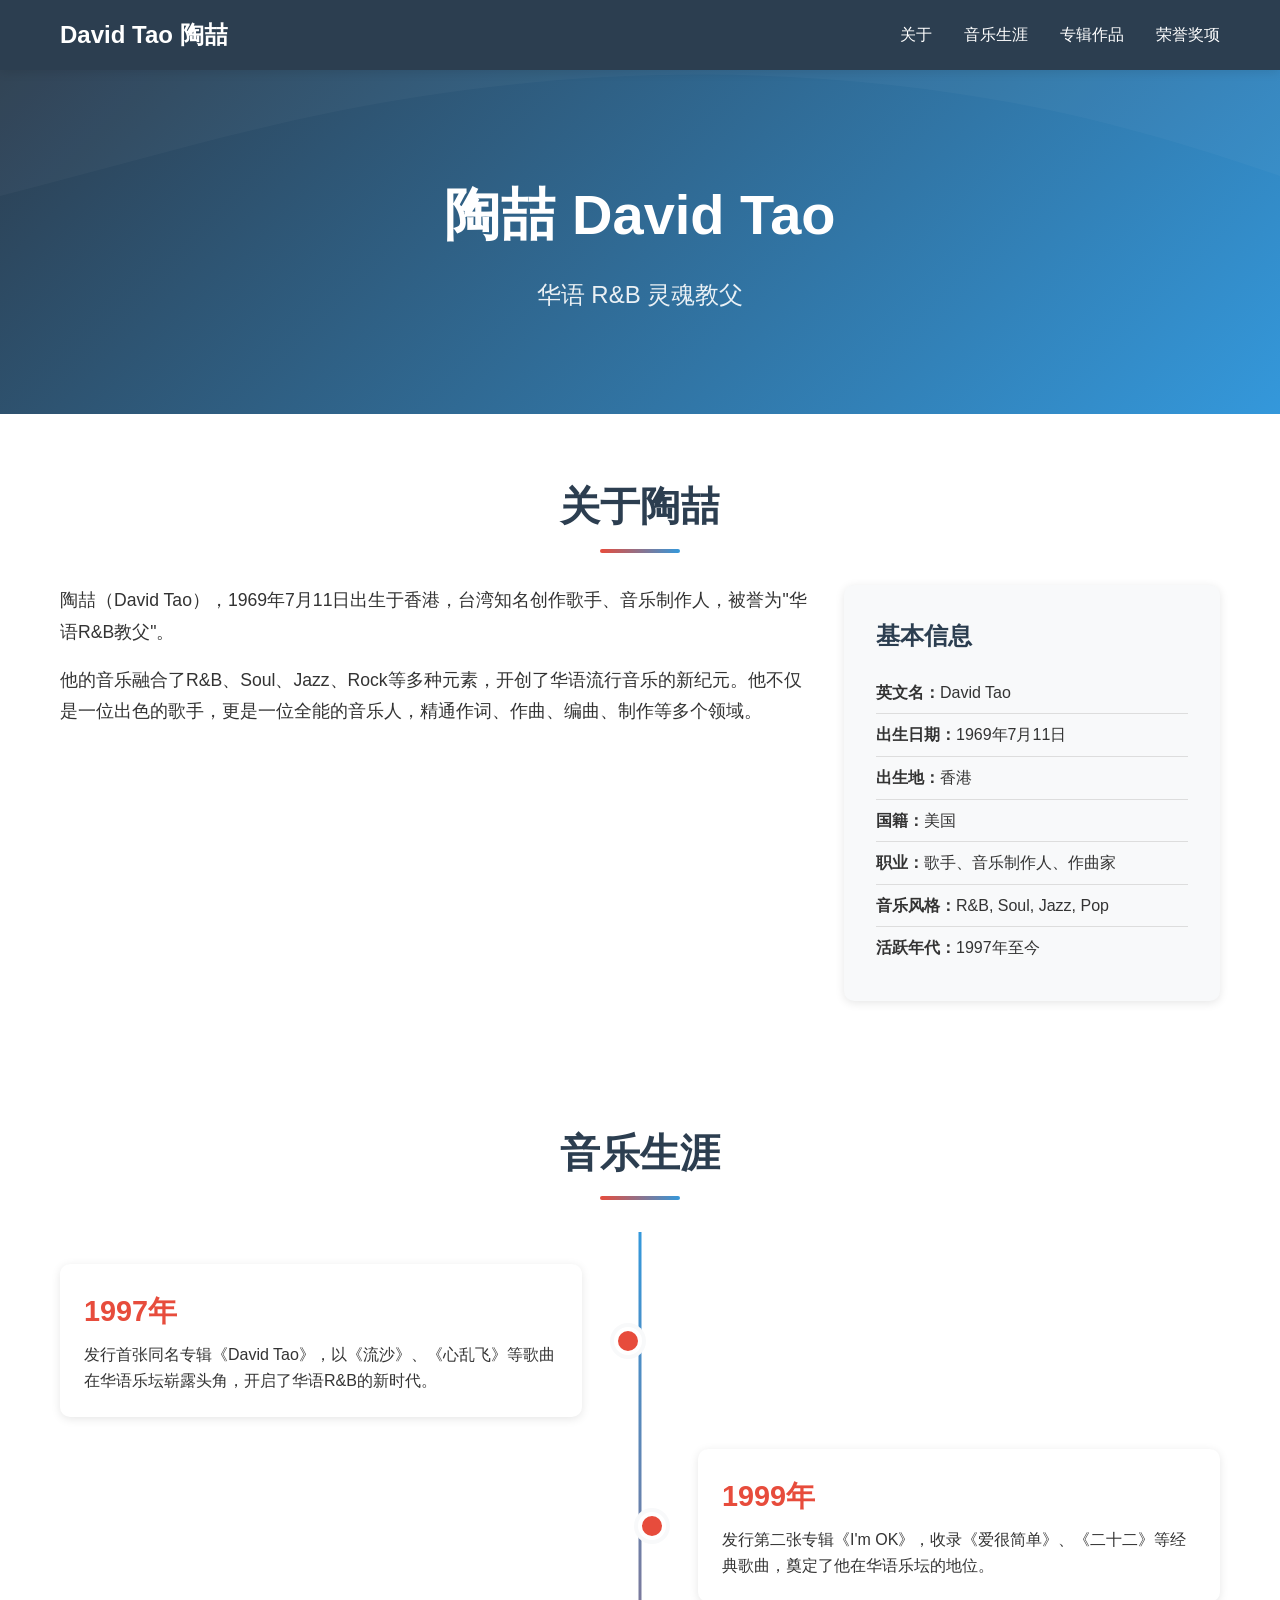
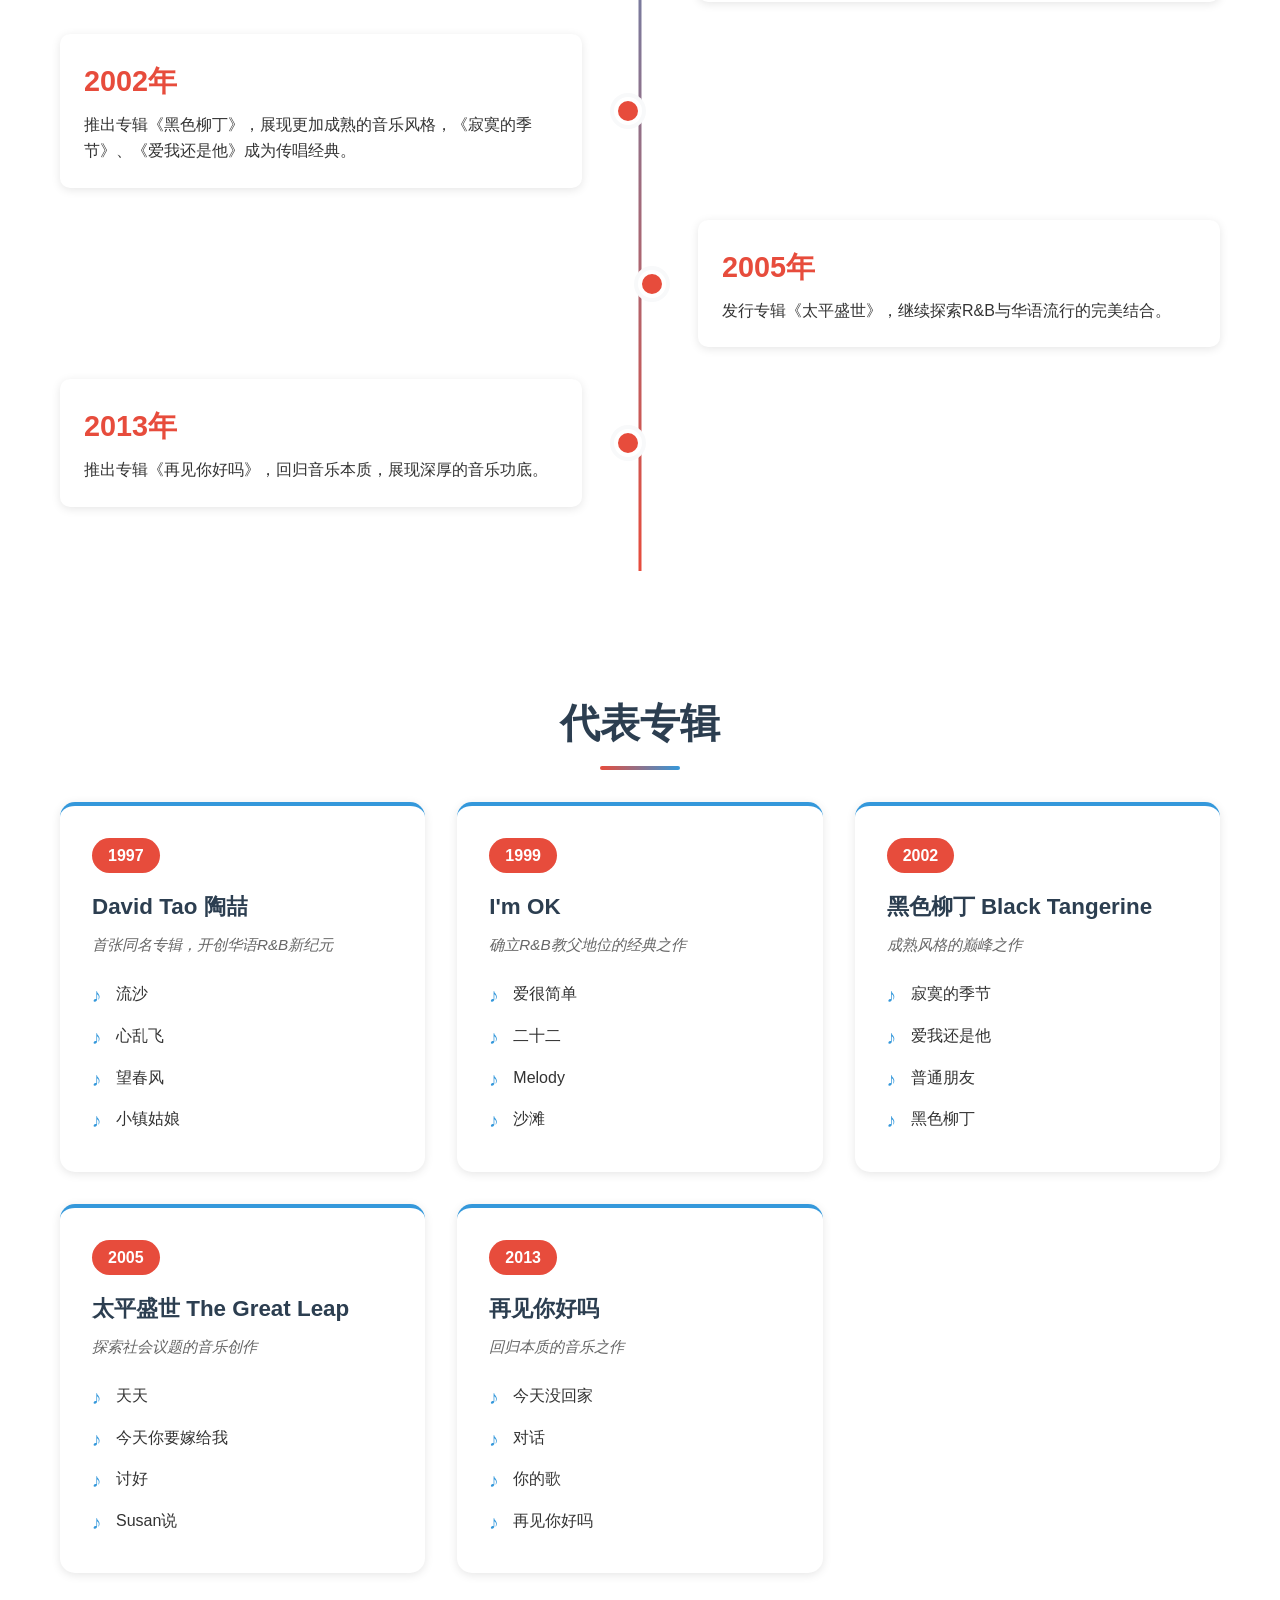
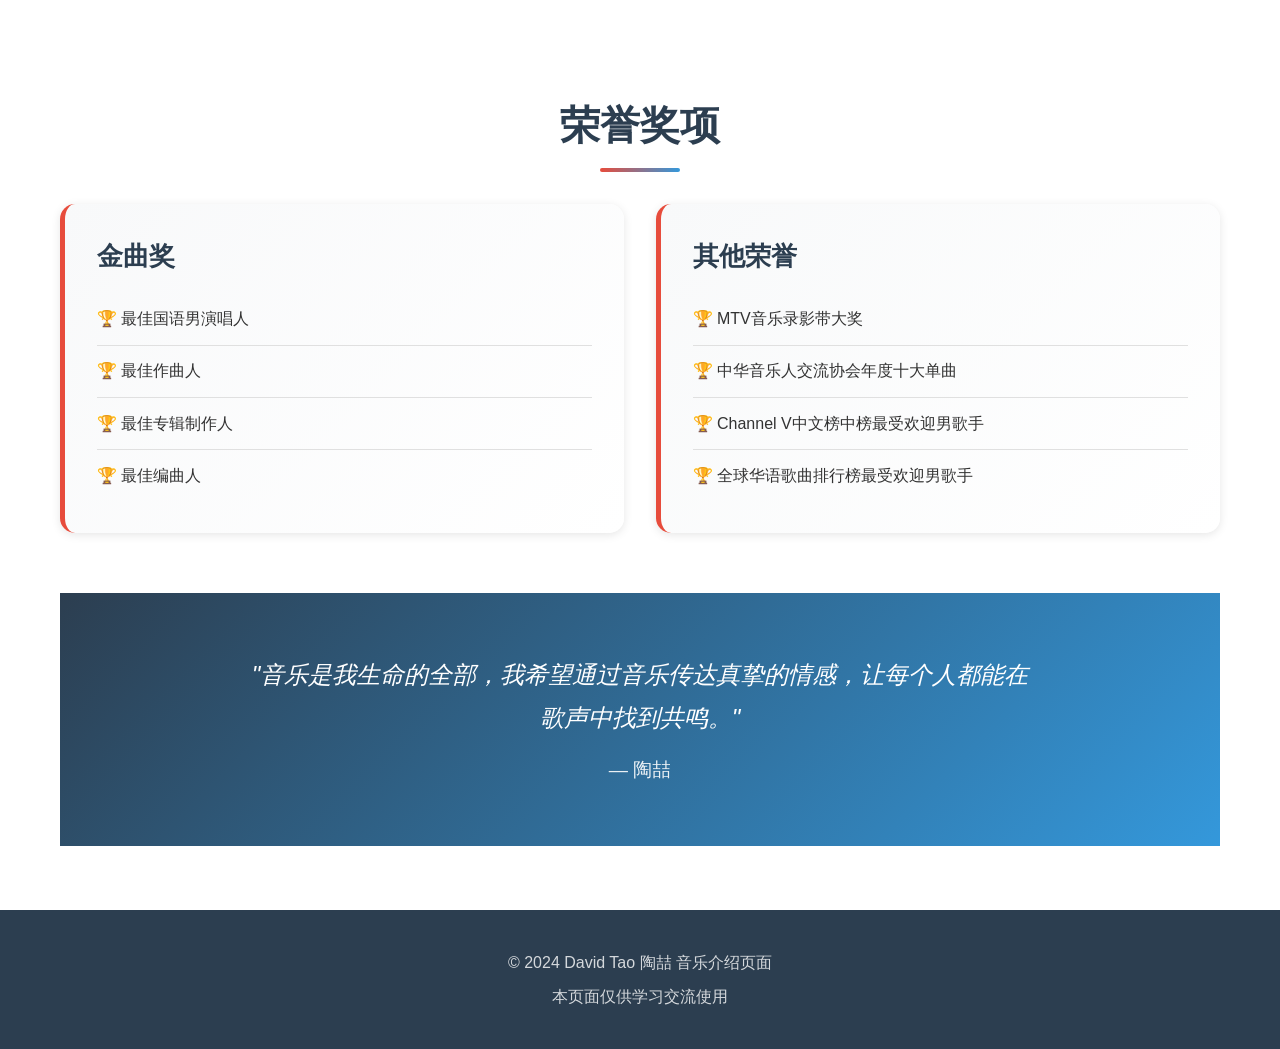
==== index.html @ f9d92f24 "创建 David Tao（陶喆）个人介绍页面 - 添加响应式 HTML 页面，包含个人简介、音乐生涯、专辑作品和荣誉奖项 - 实现现代化 CSS 样式，支持多设备适配 - 添加交互式 JavaScri" ====
<!DOCTYPE html>
<html lang="zh-CN">
<head>
    <meta charset="UTF-8">
    <meta name="viewport" content="width=device-width, initial-scale=1.0">
    <title>David Tao 陶喆 - R&B 灵魂教父</title>
    <link rel="stylesheet" href="styles.css">
</head>
<body>
    <header>
        <nav>
            <div class="container">
                <h1>David Tao 陶喆</h1>
                <ul class="nav-links">
                    <li><a href="#about">关于</a></li>
                    <li><a href="#career">音乐生涯</a></li>
                    <li><a href="#albums">专辑作品</a></li>
                    <li><a href="#awards">荣誉奖项</a></li>
                </ul>
            </div>
        </nav>
    </header>

    <section class="hero">
        <div class="hero-content">
            <h2>陶喆 David Tao</h2>
            <p class="subtitle">华语 R&B 灵魂教父</p>
        </div>
    </section>

    <main class="container">
        <section id="about" class="section">
            <h2>关于陶喆</h2>
            <div class="content-grid">
                <div class="bio">
                    <p>陶喆（David Tao），1969年7月11日出生于香港，台湾知名创作歌手、音乐制作人，被誉为"华语R&B教父"。</p>
                    <p>他的音乐融合了R&B、Soul、Jazz、Rock等多种元素，开创了华语流行音乐的新纪元。他不仅是一位出色的歌手，更是一位全能的音乐人，精通作词、作曲、编曲、制作等多个领域。</p>
                </div>
                <div class="info-card">
                    <h3>基本信息</h3>
                    <ul>
                        <li><strong>英文名：</strong>David Tao</li>
                        <li><strong>出生日期：</strong>1969年7月11日</li>
                        <li><strong>出生地：</strong>香港</li>
                        <li><strong>国籍：</strong>美国</li>
                        <li><strong>职业：</strong>歌手、音乐制作人、作曲家</li>
                        <li><strong>音乐风格：</strong>R&B, Soul, Jazz, Pop</li>
                        <li><strong>活跃年代：</strong>1997年至今</li>
                    </ul>
                </div>
            </div>
        </section>

        <section id="career" class="section">
            <h2>音乐生涯</h2>
            <div class="timeline">
                <div class="timeline-item">
                    <h3>1997年</h3>
                    <p>发行首张同名专辑《David Tao》，以《流沙》、《心乱飞》等歌曲在华语乐坛崭露头角，开启了华语R&B的新时代。</p>
                </div>
                <div class="timeline-item">
                    <h3>1999年</h3>
                    <p>发行第二张专辑《I'm OK》，收录《爱很简单》、《二十二》等经典歌曲，奠定了他在华语乐坛的地位。</p>
                </div>
                <div class="timeline-item">
                    <h3>2002年</h3>
                    <p>推出专辑《黑色柳丁》，展现更加成熟的音乐风格，《寂寞的季节》、《爱我还是他》成为传唱经典。</p>
                </div>
                <div class="timeline-item">
                    <h3>2005年</h3>
                    <p>发行专辑《太平盛世》，继续探索R&B与华语流行的完美结合。</p>
                </div>
                <div class="timeline-item">
                    <h3>2013年</h3>
                    <p>推出专辑《再见你好吗》，回归音乐本质，展现深厚的音乐功底。</p>
                </div>
            </div>
        </section>

        <section id="albums" class="section">
            <h2>代表专辑</h2>
            <div class="albums-grid">
                <div class="album-card">
                    <div class="album-year">1997</div>
                    <h3>David Tao 陶喆</h3>
                    <p class="album-desc">首张同名专辑，开创华语R&B新纪元</p>
                    <ul class="song-list">
                        <li>流沙</li>
                        <li>心乱飞</li>
                        <li>望春风</li>
                        <li>小镇姑娘</li>
                    </ul>
                </div>
                <div class="album-card">
                    <div class="album-year">1999</div>
                    <h3>I'm OK</h3>
                    <p class="album-desc">确立R&B教父地位的经典之作</p>
                    <ul class="song-list">
                        <li>爱很简单</li>
                        <li>二十二</li>
                        <li>Melody</li>
                        <li>沙滩</li>
                    </ul>
                </div>
                <div class="album-card">
                    <div class="album-year">2002</div>
                    <h3>黑色柳丁 Black Tangerine</h3>
                    <p class="album-desc">成熟风格的巅峰之作</p>
                    <ul class="song-list">
                        <li>寂寞的季节</li>
                        <li>爱我还是他</li>
                        <li>普通朋友</li>
                        <li>黑色柳丁</li>
                    </ul>
                </div>
                <div class="album-card">
                    <div class="album-year">2005</div>
                    <h3>太平盛世 The Great Leap</h3>
                    <p class="album-desc">探索社会议题的音乐创作</p>
                    <ul class="song-list">
                        <li>天天</li>
                        <li>今天你要嫁给我</li>
                        <li>讨好</li>
                        <li>Susan说</li>
                    </ul>
                </div>
                <div class="album-card">
                    <div class="album-year">2013</div>
                    <h3>再见你好吗</h3>
                    <p class="album-desc">回归本质的音乐之作</p>
                    <ul class="song-list">
                        <li>今天没回家</li>
                        <li>对话</li>
                        <li>你的歌</li>
                        <li>再见你好吗</li>
                    </ul>
                </div>
            </div>
        </section>

        <section id="awards" class="section">
            <h2>荣誉奖项</h2>
            <div class="awards-grid">
                <div class="award-card">
                    <h3>金曲奖</h3>
                    <ul>
                        <li>最佳国语男演唱人</li>
                        <li>最佳作曲人</li>
                        <li>最佳专辑制作人</li>
                        <li>最佳编曲人</li>
                    </ul>
                </div>
                <div class="award-card">
                    <h3>其他荣誉</h3>
                    <ul>
                        <li>MTV音乐录影带大奖</li>
                        <li>中华音乐人交流协会年度十大单曲</li>
                        <li>Channel V中文榜中榜最受欢迎男歌手</li>
                        <li>全球华语歌曲排行榜最受欢迎男歌手</li>
                    </ul>
                </div>
            </div>
        </section>

        <section class="section quote-section">
            <blockquote>
                <p>"音乐是我生命的全部，我希望通过音乐传达真挚的情感，让每个人都能在歌声中找到共鸣。"</p>
                <cite>— 陶喆</cite>
            </blockquote>
        </section>
    </main>

    <footer>
        <div class="container">
            <p>&copy; 2024 David Tao 陶喆 音乐介绍页面</p>
            <p>本页面仅供学习交流使用</p>
        </div>
    </footer>

    <script src="script.js"></script>
</body>
</html>
---- styles.css ----
/* 全局样式 */
* {
    margin: 0;
    padding: 0;
    box-sizing: border-box;
}

:root {
    --primary-color: #2c3e50;
    --secondary-color: #e74c3c;
    --accent-color: #3498db;
    --text-color: #333;
    --light-bg: #f8f9fa;
    --white: #ffffff;
    --shadow: 0 2px 10px rgba(0, 0, 0, 0.1);
    --shadow-hover: 0 5px 20px rgba(0, 0, 0, 0.15);
}

body {
    font-family: 'Segoe UI', Tahoma, Geneva, Verdana, sans-serif, -apple-system, BlinkMacSystemFont, 'Microsoft YaHei', sans-serif;
    line-height: 1.6;
    color: var(--text-color);
    background-color: var(--white);
}

.container {
    max-width: 1200px;
    margin: 0 auto;
    padding: 0 20px;
}

/* 导航栏 */
header {
    background-color: var(--primary-color);
    color: var(--white);
    padding: 1rem 0;
    position: sticky;
    top: 0;
    z-index: 1000;
    box-shadow: var(--shadow);
}

header .container {
    display: flex;
    justify-content: space-between;
    align-items: center;
}

header h1 {
    font-size: 1.5rem;
    font-weight: 600;
}

.nav-links {
    display: flex;
    list-style: none;
    gap: 2rem;
}

.nav-links a {
    color: var(--white);
    text-decoration: none;
    transition: color 0.3s ease;
    font-weight: 500;
}

.nav-links a:hover {
    color: var(--secondary-color);
}

/* Hero 区域 */
.hero {
    background: linear-gradient(135deg, var(--primary-color) 0%, var(--accent-color) 100%);
    color: var(--white);
    padding: 100px 20px;
    text-align: center;
    position: relative;
    overflow: hidden;
}

.hero::before {
    content: '';
    position: absolute;
    top: 0;
    left: 0;
    right: 0;
    bottom: 0;
    background: url('data:image/svg+xml,<svg xmlns="http://www.w3.org/2000/svg" viewBox="0 0 1200 120"><path d="M321.39,56.44c58-10.79,114.16-30.13,172-41.86,82.39-16.72,168.19-17.73,250.45-.39C823.78,31,906.67,72,985.66,92.83c70.05,18.48,146.53,26.09,214.34,3V0H0V27.35A600.21,600.21,0,0,0,321.39,56.44Z" fill="rgba(255,255,255,0.1)"></path></svg>') no-repeat bottom;
    background-size: cover;
    opacity: 0.3;
}

.hero-content {
    position: relative;
    z-index: 1;
}

.hero h2 {
    font-size: 3.5rem;
    margin-bottom: 1rem;
    font-weight: 700;
}

.hero .subtitle {
    font-size: 1.5rem;
    opacity: 0.9;
}

/* 通用区块样式 */
.section {
    padding: 60px 0;
}

.section h2 {
    font-size: 2.5rem;
    margin-bottom: 2rem;
    color: var(--primary-color);
    text-align: center;
    position: relative;
    padding-bottom: 15px;
}

.section h2::after {
    content: '';
    position: absolute;
    bottom: 0;
    left: 50%;
    transform: translateX(-50%);
    width: 80px;
    height: 4px;
    background: linear-gradient(90deg, var(--secondary-color), var(--accent-color));
    border-radius: 2px;
}

/* 关于区域 */
.content-grid {
    display: grid;
    grid-template-columns: 2fr 1fr;
    gap: 2rem;
    margin-top: 2rem;
}

.bio p {
    margin-bottom: 1rem;
    font-size: 1.1rem;
    line-height: 1.8;
}

.info-card {
    background: var(--light-bg);
    padding: 2rem;
    border-radius: 10px;
    box-shadow: var(--shadow);
}

.info-card h3 {
    color: var(--primary-color);
    margin-bottom: 1rem;
    font-size: 1.5rem;
}

.info-card ul {
    list-style: none;
}

.info-card li {
    padding: 0.5rem 0;
    border-bottom: 1px solid #ddd;
}

.info-card li:last-child {
    border-bottom: none;
}

/* 时间线 */
.timeline {
    position: relative;
    padding: 2rem 0;
}

.timeline::before {
    content: '';
    position: absolute;
    left: 50%;
    top: 0;
    bottom: 0;
    width: 3px;
    background: linear-gradient(180deg, var(--accent-color), var(--secondary-color));
    transform: translateX(-50%);
}

.timeline-item {
    position: relative;
    width: 45%;
    padding: 1.5rem;
    background: var(--white);
    border-radius: 10px;
    box-shadow: var(--shadow);
    margin-bottom: 2rem;
    transition: transform 0.3s ease, box-shadow 0.3s ease;
}

.timeline-item:hover {
    transform: translateY(-5px);
    box-shadow: var(--shadow-hover);
}

.timeline-item:nth-child(odd) {
    margin-left: 0;
    margin-right: auto;
}

.timeline-item:nth-child(even) {
    margin-left: auto;
    margin-right: 0;
}

.timeline-item::before {
    content: '';
    position: absolute;
    top: 50%;
    width: 20px;
    height: 20px;
    background: var(--secondary-color);
    border: 4px solid var(--white);
    border-radius: 50%;
    transform: translateY(-50%);
    box-shadow: 0 0 0 4px var(--light-bg);
}

.timeline-item:nth-child(odd)::before {
    right: -60px;
}

.timeline-item:nth-child(even)::before {
    left: -60px;
}

.timeline-item h3 {
    color: var(--secondary-color);
    font-size: 1.8rem;
    margin-bottom: 0.5rem;
}

/* 专辑网格 */
.albums-grid {
    display: grid;
    grid-template-columns: repeat(auto-fit, minmax(280px, 1fr));
    gap: 2rem;
    margin-top: 2rem;
}

.album-card {
    background: var(--white);
    border-radius: 15px;
    padding: 2rem;
    box-shadow: var(--shadow);
    transition: transform 0.3s ease, box-shadow 0.3s ease;
    border-top: 4px solid var(--accent-color);
}

.album-card:hover {
    transform: translateY(-10px);
    box-shadow: var(--shadow-hover);
}

.album-year {
    display: inline-block;
    background: var(--secondary-color);
    color: var(--white);
    padding: 0.3rem 1rem;
    border-radius: 20px;
    font-weight: 600;
    margin-bottom: 1rem;
}

.album-card h3 {
    color: var(--primary-color);
    margin-bottom: 0.5rem;
    font-size: 1.4rem;
}

.album-desc {
    color: #666;
    font-size: 0.95rem;
    margin-bottom: 1rem;
    font-style: italic;
}

.song-list {
    list-style: none;
    padding-left: 0;
}

.song-list li {
    padding: 0.5rem 0;
    padding-left: 1.5rem;
    position: relative;
    color: var(--text-color);
}

.song-list li::before {
    content: '♪';
    position: absolute;
    left: 0;
    color: var(--accent-color);
    font-size: 1.2rem;
}

/* 奖项网格 */
.awards-grid {
    display: grid;
    grid-template-columns: repeat(auto-fit, minmax(300px, 1fr));
    gap: 2rem;
    margin-top: 2rem;
}

.award-card {
    background: linear-gradient(135deg, var(--light-bg) 0%, var(--white) 100%);
    padding: 2rem;
    border-radius: 15px;
    box-shadow: var(--shadow);
    border-left: 5px solid var(--secondary-color);
}

.award-card h3 {
    color: var(--primary-color);
    margin-bottom: 1rem;
    font-size: 1.6rem;
}

.award-card ul {
    list-style: none;
}

.award-card li {
    padding: 0.8rem 0;
    padding-left: 1.5rem;
    position: relative;
    border-bottom: 1px solid #e0e0e0;
}

.award-card li:last-child {
    border-bottom: none;
}

.award-card li::before {
    content: '🏆';
    position: absolute;
    left: 0;
}

/* 引用区块 */
.quote-section {
    background: linear-gradient(135deg, var(--primary-color) 0%, var(--accent-color) 100%);
    color: var(--white);
    padding: 60px 20px;
}

blockquote {
    text-align: center;
    max-width: 800px;
    margin: 0 auto;
}

blockquote p {
    font-size: 1.5rem;
    font-style: italic;
    line-height: 1.8;
    margin-bottom: 1rem;
}

blockquote cite {
    font-size: 1.2rem;
    font-style: normal;
    opacity: 0.9;
}

/* 页脚 */
footer {
    background-color: var(--primary-color);
    color: var(--white);
    text-align: center;
    padding: 2rem 0;
    margin-top: 4rem;
}

footer p {
    margin: 0.5rem 0;
    opacity: 0.8;
}

/* 响应式设计 */
@media (max-width: 968px) {
    .content-grid {
        grid-template-columns: 1fr;
    }

    .timeline::before {
        left: 30px;
    }

    .timeline-item {
        width: calc(100% - 60px);
        margin-left: 60px !important;
    }

    .timeline-item::before {
        left: -50px !important;
    }
}

@media (max-width: 768px) {
    .hero h2 {
        font-size: 2.5rem;
    }

    .hero .subtitle {
        font-size: 1.2rem;
    }

    .section h2 {
        font-size: 2rem;
    }

    .nav-links {
        gap: 1rem;
        font-size: 0.9rem;
    }

    header .container {
        flex-direction: column;
        gap: 1rem;
    }

    .albums-grid {
        grid-template-columns: 1fr;
    }

    .awards-grid {
        grid-template-columns: 1fr;
    }
}

@media (max-width: 480px) {
    .hero h2 {
        font-size: 2rem;
    }

    .nav-links {
        flex-wrap: wrap;
        justify-content: center;
    }

    .section {
        padding: 40px 0;
    }
}
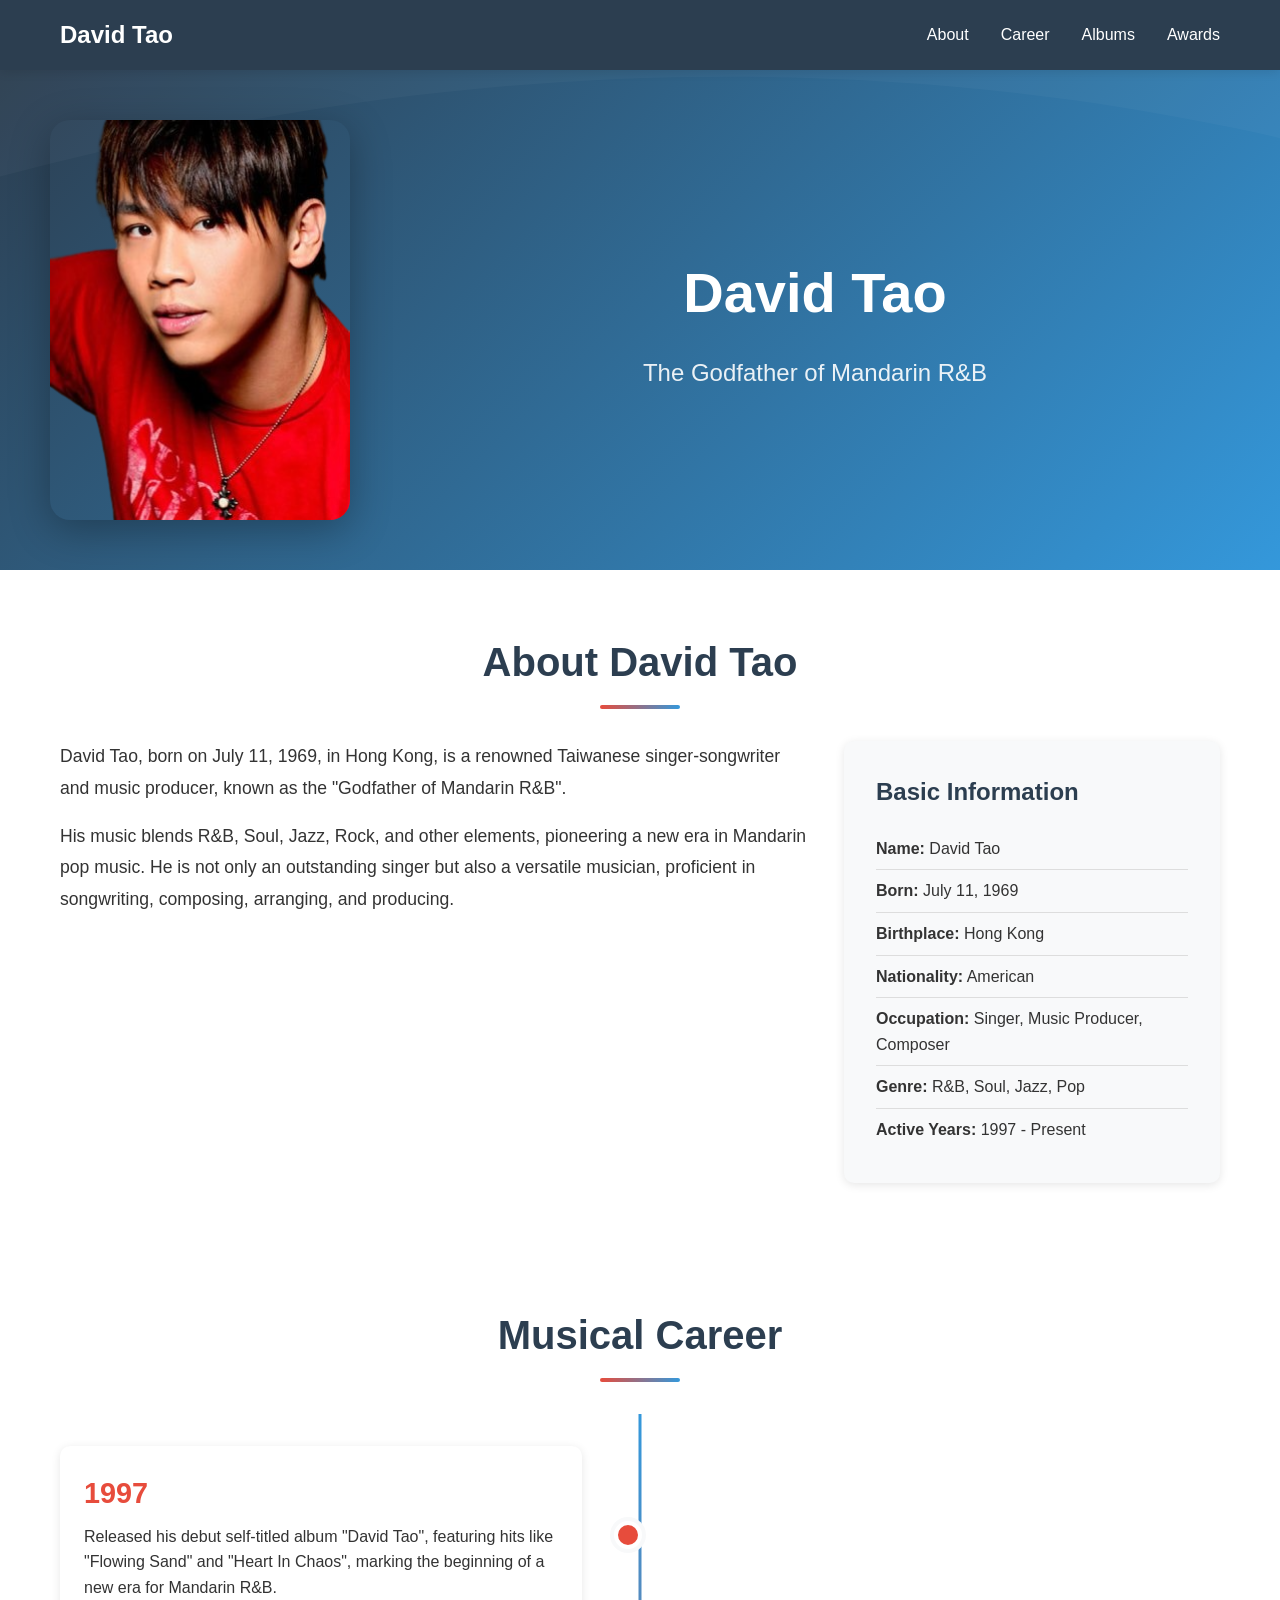
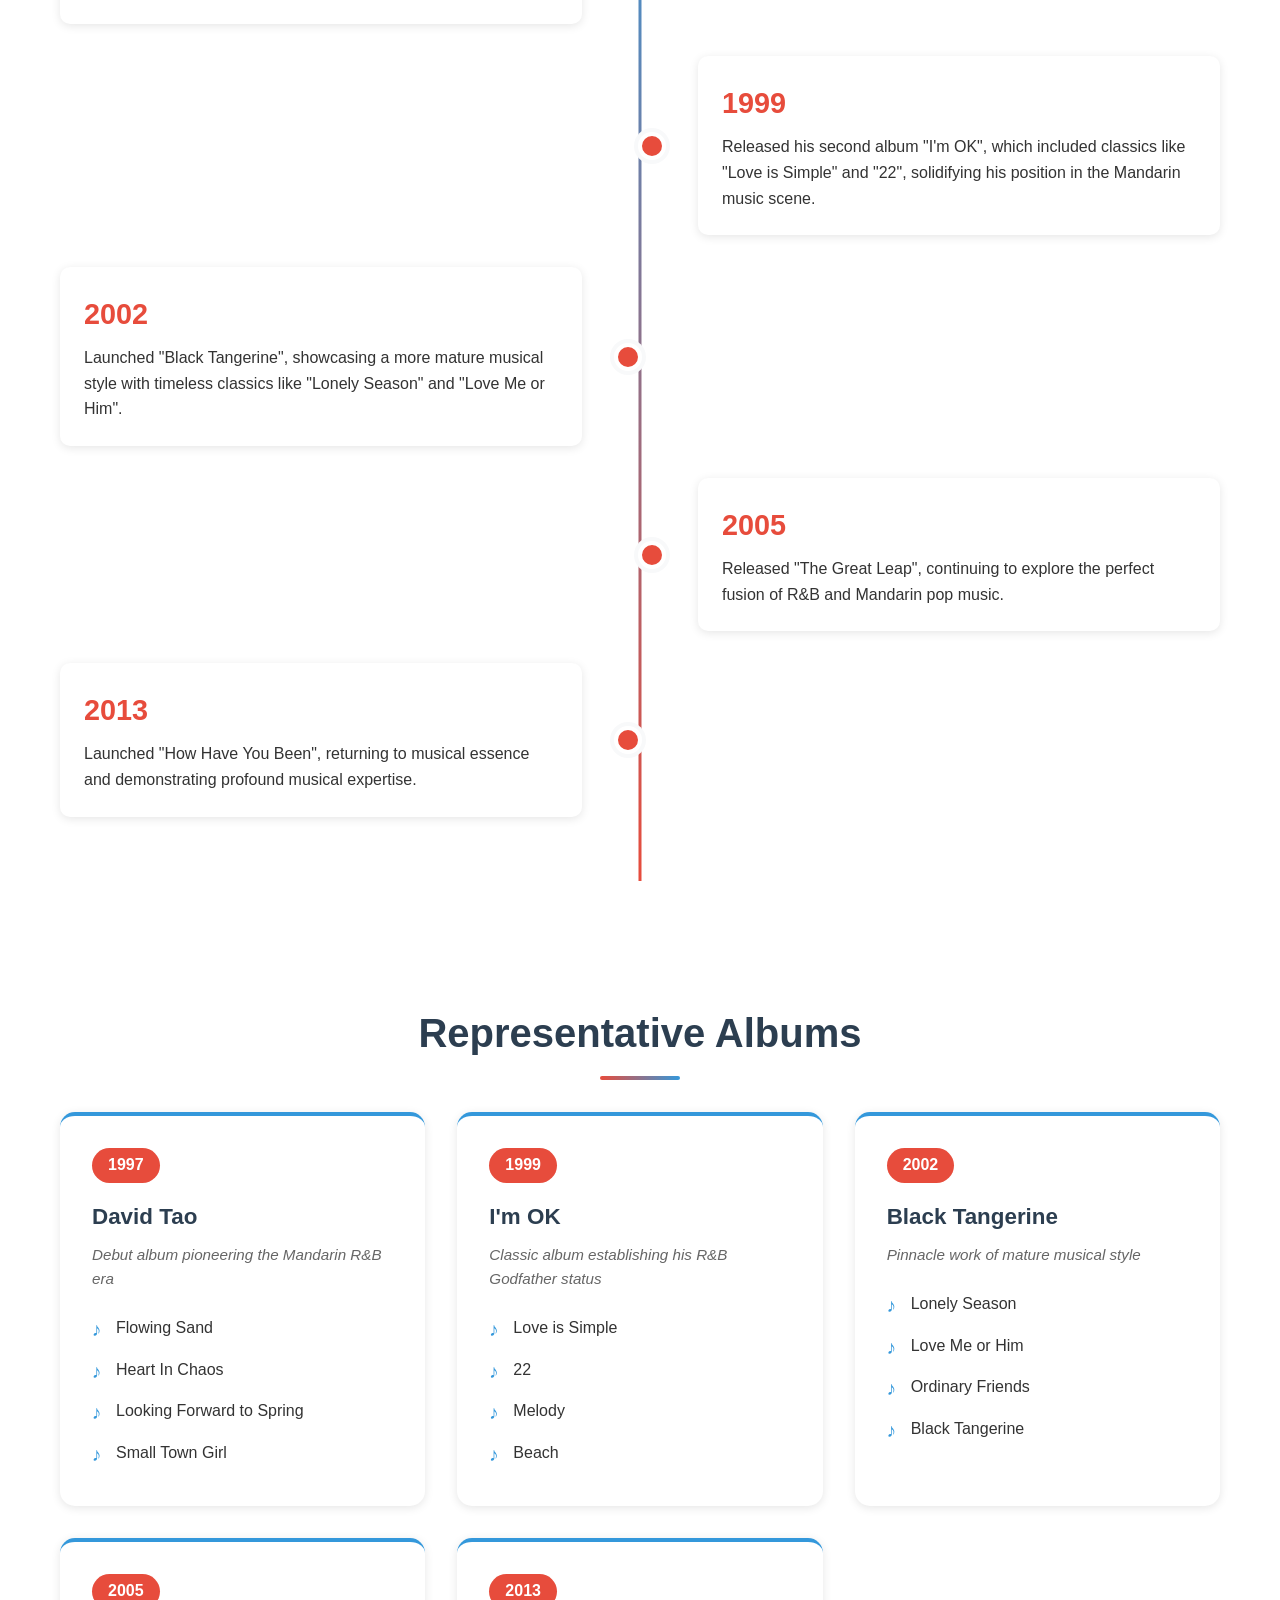
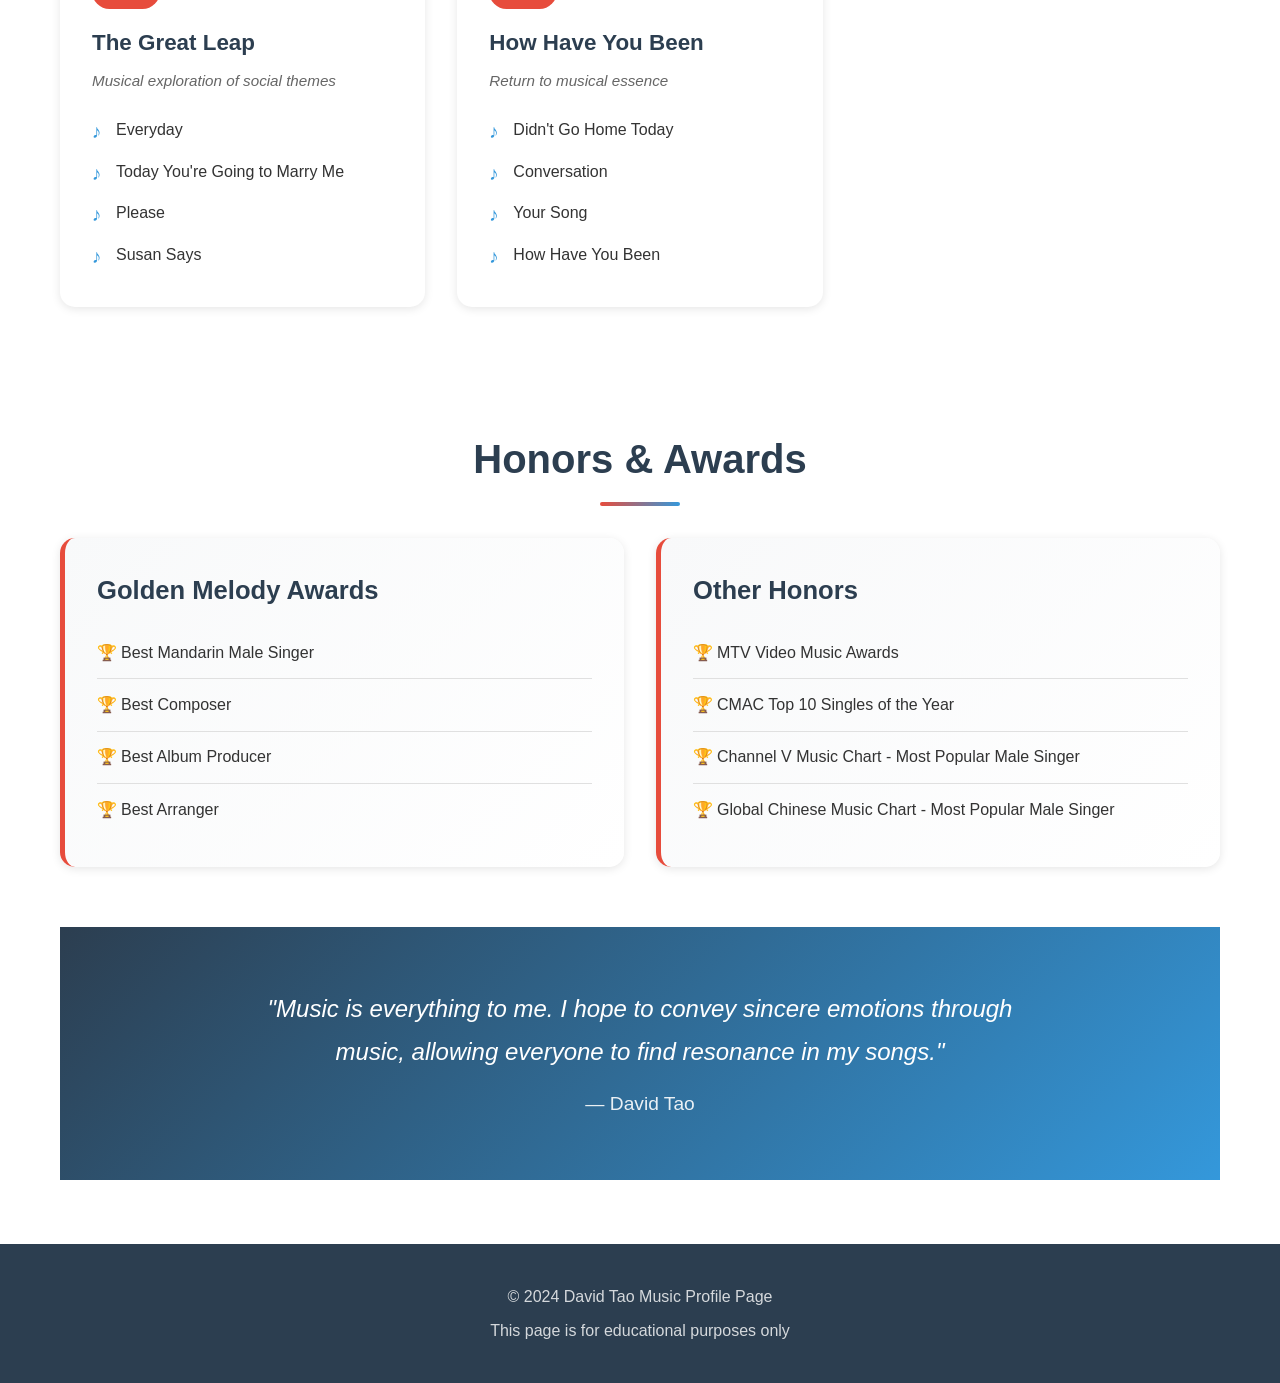
==== commit 4b6ebd4e: "Add David Tao image with scroll animations and translate to English - Added hero image (David_Tao.pn" ====
--- a/index.html
+++ b/index.html
@@ -1,162 +1,163 @@
 <!DOCTYPE html>
-<html lang="zh-CN">
+<html lang="en">
 <head>
     <meta charset="UTF-8">
     <meta name="viewport" content="width=device-width, initial-scale=1.0">
-    <title>David Tao 陶喆 - R&B 灵魂教父</title>
+    <title>David Tao - The Godfather of Mandarin R&B</title>
     <link rel="stylesheet" href="styles.css">
 </head>
 <body>
     <header>
         <nav>
             <div class="container">
-                <h1>David Tao 陶喆</h1>
+                <h1>David Tao</h1>
                 <ul class="nav-links">
-                    <li><a href="#about">关于</a></li>
-                    <li><a href="#career">音乐生涯</a></li>
-                    <li><a href="#albums">专辑作品</a></li>
-                    <li><a href="#awards">荣誉奖项</a></li>
+                    <li><a href="#about">About</a></li>
+                    <li><a href="#career">Career</a></li>
+                    <li><a href="#albums">Albums</a></li>
+                    <li><a href="#awards">Awards</a></li>
                 </ul>
             </div>
         </nav>
     </header>
 
     <section class="hero">
+        <img src="David_Tao.png" alt="David Tao" class="hero-image" id="heroImage">
         <div class="hero-content">
-            <h2>陶喆 David Tao</h2>
-            <p class="subtitle">华语 R&B 灵魂教父</p>
+            <h2>David Tao</h2>
+            <p class="subtitle">The Godfather of Mandarin R&B</p>
         </div>
     </section>
 
     <main class="container">
         <section id="about" class="section">
-            <h2>关于陶喆</h2>
+            <h2>About David Tao</h2>
             <div class="content-grid">
                 <div class="bio">
-                    <p>陶喆（David Tao），1969年7月11日出生于香港，台湾知名创作歌手、音乐制作人，被誉为"华语R&B教父"。</p>
-                    <p>他的音乐融合了R&B、Soul、Jazz、Rock等多种元素，开创了华语流行音乐的新纪元。他不仅是一位出色的歌手，更是一位全能的音乐人，精通作词、作曲、编曲、制作等多个领域。</p>
+                    <p>David Tao, born on July 11, 1969, in Hong Kong, is a renowned Taiwanese singer-songwriter and music producer, known as the "Godfather of Mandarin R&B".</p>
+                    <p>His music blends R&B, Soul, Jazz, Rock, and other elements, pioneering a new era in Mandarin pop music. He is not only an outstanding singer but also a versatile musician, proficient in songwriting, composing, arranging, and producing.</p>
                 </div>
                 <div class="info-card">
-                    <h3>基本信息</h3>
+                    <h3>Basic Information</h3>
                     <ul>
-                        <li><strong>英文名：</strong>David Tao</li>
-                        <li><strong>出生日期：</strong>1969年7月11日</li>
-                        <li><strong>出生地：</strong>香港</li>
-                        <li><strong>国籍：</strong>美国</li>
-                        <li><strong>职业：</strong>歌手、音乐制作人、作曲家</li>
-                        <li><strong>音乐风格：</strong>R&B, Soul, Jazz, Pop</li>
-                        <li><strong>活跃年代：</strong>1997年至今</li>
+                        <li><strong>Name:</strong> David Tao</li>
+                        <li><strong>Born:</strong> July 11, 1969</li>
+                        <li><strong>Birthplace:</strong> Hong Kong</li>
+                        <li><strong>Nationality:</strong> American</li>
+                        <li><strong>Occupation:</strong> Singer, Music Producer, Composer</li>
+                        <li><strong>Genre:</strong> R&B, Soul, Jazz, Pop</li>
+                        <li><strong>Active Years:</strong> 1997 - Present</li>
                     </ul>
                 </div>
             </div>
         </section>
 
         <section id="career" class="section">
-            <h2>音乐生涯</h2>
+            <h2>Musical Career</h2>
             <div class="timeline">
                 <div class="timeline-item">
-                    <h3>1997年</h3>
-                    <p>发行首张同名专辑《David Tao》，以《流沙》、《心乱飞》等歌曲在华语乐坛崭露头角，开启了华语R&B的新时代。</p>
+                    <h3>1997</h3>
+                    <p>Released his debut self-titled album "David Tao", featuring hits like "Flowing Sand" and "Heart In Chaos", marking the beginning of a new era for Mandarin R&B.</p>
                 </div>
                 <div class="timeline-item">
-                    <h3>1999年</h3>
-                    <p>发行第二张专辑《I'm OK》，收录《爱很简单》、《二十二》等经典歌曲，奠定了他在华语乐坛的地位。</p>
+                    <h3>1999</h3>
+                    <p>Released his second album "I'm OK", which included classics like "Love is Simple" and "22", solidifying his position in the Mandarin music scene.</p>
                 </div>
                 <div class="timeline-item">
-                    <h3>2002年</h3>
-                    <p>推出专辑《黑色柳丁》，展现更加成熟的音乐风格，《寂寞的季节》、《爱我还是他》成为传唱经典。</p>
+                    <h3>2002</h3>
+                    <p>Launched "Black Tangerine", showcasing a more mature musical style with timeless classics like "Lonely Season" and "Love Me or Him".</p>
                 </div>
                 <div class="timeline-item">
-                    <h3>2005年</h3>
-                    <p>发行专辑《太平盛世》，继续探索R&B与华语流行的完美结合。</p>
+                    <h3>2005</h3>
+                    <p>Released "The Great Leap", continuing to explore the perfect fusion of R&B and Mandarin pop music.</p>
                 </div>
                 <div class="timeline-item">
-                    <h3>2013年</h3>
-                    <p>推出专辑《再见你好吗》，回归音乐本质，展现深厚的音乐功底。</p>
+                    <h3>2013</h3>
+                    <p>Launched "How Have You Been", returning to musical essence and demonstrating profound musical expertise.</p>
                 </div>
             </div>
         </section>
 
         <section id="albums" class="section">
-            <h2>代表专辑</h2>
+            <h2>Representative Albums</h2>
             <div class="albums-grid">
                 <div class="album-card">
                     <div class="album-year">1997</div>
-                    <h3>David Tao 陶喆</h3>
-                    <p class="album-desc">首张同名专辑，开创华语R&B新纪元</p>
+                    <h3>David Tao</h3>
+                    <p class="album-desc">Debut album pioneering the Mandarin R&B era</p>
                     <ul class="song-list">
-                        <li>流沙</li>
-                        <li>心乱飞</li>
-                        <li>望春风</li>
-                        <li>小镇姑娘</li>
+                        <li>Flowing Sand</li>
+                        <li>Heart In Chaos</li>
+                        <li>Looking Forward to Spring</li>
+                        <li>Small Town Girl</li>
                     </ul>
                 </div>
                 <div class="album-card">
                     <div class="album-year">1999</div>
                     <h3>I'm OK</h3>
-                    <p class="album-desc">确立R&B教父地位的经典之作</p>
+                    <p class="album-desc">Classic album establishing his R&B Godfather status</p>
                     <ul class="song-list">
-                        <li>爱很简单</li>
-                        <li>二十二</li>
+                        <li>Love is Simple</li>
+                        <li>22</li>
                         <li>Melody</li>
-                        <li>沙滩</li>
+                        <li>Beach</li>
                     </ul>
                 </div>
                 <div class="album-card">
                     <div class="album-year">2002</div>
-                    <h3>黑色柳丁 Black Tangerine</h3>
-                    <p class="album-desc">成熟风格的巅峰之作</p>
+                    <h3>Black Tangerine</h3>
+                    <p class="album-desc">Pinnacle work of mature musical style</p>
                     <ul class="song-list">
-                        <li>寂寞的季节</li>
-                        <li>爱我还是他</li>
-                        <li>普通朋友</li>
-                        <li>黑色柳丁</li>
+                        <li>Lonely Season</li>
+                        <li>Love Me or Him</li>
+                        <li>Ordinary Friends</li>
+                        <li>Black Tangerine</li>
                     </ul>
                 </div>
                 <div class="album-card">
                     <div class="album-year">2005</div>
-                    <h3>太平盛世 The Great Leap</h3>
-                    <p class="album-desc">探索社会议题的音乐创作</p>
+                    <h3>The Great Leap</h3>
+                    <p class="album-desc">Musical exploration of social themes</p>
                     <ul class="song-list">
-                        <li>天天</li>
-                        <li>今天你要嫁给我</li>
-                        <li>讨好</li>
-                        <li>Susan说</li>
+                        <li>Everyday</li>
+                        <li>Today You're Going to Marry Me</li>
+                        <li>Please</li>
+                        <li>Susan Says</li>
                     </ul>
                 </div>
                 <div class="album-card">
                     <div class="album-year">2013</div>
-                    <h3>再见你好吗</h3>
-                    <p class="album-desc">回归本质的音乐之作</p>
+                    <h3>How Have You Been</h3>
+                    <p class="album-desc">Return to musical essence</p>
                     <ul class="song-list">
-                        <li>今天没回家</li>
-                        <li>对话</li>
-                        <li>你的歌</li>
-                        <li>再见你好吗</li>
+                        <li>Didn't Go Home Today</li>
+                        <li>Conversation</li>
+                        <li>Your Song</li>
+                        <li>How Have You Been</li>
                     </ul>
                 </div>
             </div>
         </section>
 
         <section id="awards" class="section">
-            <h2>荣誉奖项</h2>
+            <h2>Honors & Awards</h2>
             <div class="awards-grid">
                 <div class="award-card">
-                    <h3>金曲奖</h3>
+                    <h3>Golden Melody Awards</h3>
                     <ul>
-                        <li>最佳国语男演唱人</li>
-                        <li>最佳作曲人</li>
-                        <li>最佳专辑制作人</li>
-                        <li>最佳编曲人</li>
+                        <li>Best Mandarin Male Singer</li>
+                        <li>Best Composer</li>
+                        <li>Best Album Producer</li>
+                        <li>Best Arranger</li>
                     </ul>
                 </div>
                 <div class="award-card">
-                    <h3>其他荣誉</h3>
+                    <h3>Other Honors</h3>
                     <ul>
-                        <li>MTV音乐录影带大奖</li>
-                        <li>中华音乐人交流协会年度十大单曲</li>
-                        <li>Channel V中文榜中榜最受欢迎男歌手</li>
-                        <li>全球华语歌曲排行榜最受欢迎男歌手</li>
+                        <li>MTV Video Music Awards</li>
+                        <li>CMAC Top 10 Singles of the Year</li>
+                        <li>Channel V Music Chart - Most Popular Male Singer</li>
+                        <li>Global Chinese Music Chart - Most Popular Male Singer</li>
                     </ul>
                 </div>
             </div>
@@ -164,16 +165,16 @@
 
         <section class="section quote-section">
             <blockquote>
-                <p>"音乐是我生命的全部，我希望通过音乐传达真挚的情感，让每个人都能在歌声中找到共鸣。"</p>
-                <cite>— 陶喆</cite>
+                <p>"Music is everything to me. I hope to convey sincere emotions through music, allowing everyone to find resonance in my songs."</p>
+                <cite>— David Tao</cite>
             </blockquote>
         </section>
     </main>
 
     <footer>
         <div class="container">
-            <p>&copy; 2024 David Tao 陶喆 音乐介绍页面</p>
-            <p>本页面仅供学习交流使用</p>
+            <p>&copy; 2024 David Tao Music Profile Page</p>
+            <p>This page is for educational purposes only</p>
         </div>
     </footer>
 
--- a/styles.css
+++ b/styles.css
@@ -68,7 +68,7 @@
     color: var(--secondary-color);
 }
 
-/* Hero 区域 */
+/* Hero Section */
 .hero {
     background: linear-gradient(135deg, var(--primary-color) 0%, var(--accent-color) 100%);
     color: var(--white);
@@ -76,6 +76,10 @@
     text-align: center;
     position: relative;
     overflow: hidden;
+    display: flex;
+    align-items: center;
+    justify-content: center;
+    min-height: 500px;
 }
 
 .hero::before {
@@ -90,9 +94,35 @@
     opacity: 0.3;
 }
 
+/* Hero Image */
+.hero-image {
+    position: absolute;
+    left: 50px;
+    top: 50%;
+    transform: translateY(-50%);
+    width: 300px;
+    height: 400px;
+    object-fit: cover;
+    border-radius: 20px;
+    box-shadow: 0 10px 40px rgba(0, 0, 0, 0.3);
+    z-index: 2;
+    transition: transform 0.6s cubic-bezier(0.4, 0, 0.2, 1), opacity 0.6s ease;
+}
+
+.hero-image.slide-out-left {
+    transform: translateY(-50%) translateX(-150%);
+    opacity: 0;
+}
+
+.hero-image.slide-in-right {
+    transform: translateY(-50%) translateX(0);
+    opacity: 1;
+}
+
 .hero-content {
     position: relative;
     z-index: 1;
+    margin-left: 350px;
 }
 
 .hero h2 {
@@ -410,6 +440,35 @@
     }
 }
 
+@media (max-width: 968px) {
+    .hero {
+        flex-direction: column;
+        padding: 60px 20px;
+    }
+
+    .hero-image {
+        position: relative;
+        left: 0;
+        top: 0;
+        transform: none;
+        width: 250px;
+        height: 350px;
+        margin-bottom: 30px;
+    }
+
+    .hero-image.slide-out-left {
+        transform: translateX(-150%);
+    }
+
+    .hero-image.slide-in-right {
+        transform: translateX(0);
+    }
+
+    .hero-content {
+        margin-left: 0;
+    }
+}
+
 @media (max-width: 768px) {
     .hero h2 {
         font-size: 2.5rem;
@@ -419,6 +478,11 @@
         font-size: 1.2rem;
     }
 
+    .hero-image {
+        width: 200px;
+        height: 300px;
+    }
+
     .section h2 {
         font-size: 2rem;
     }
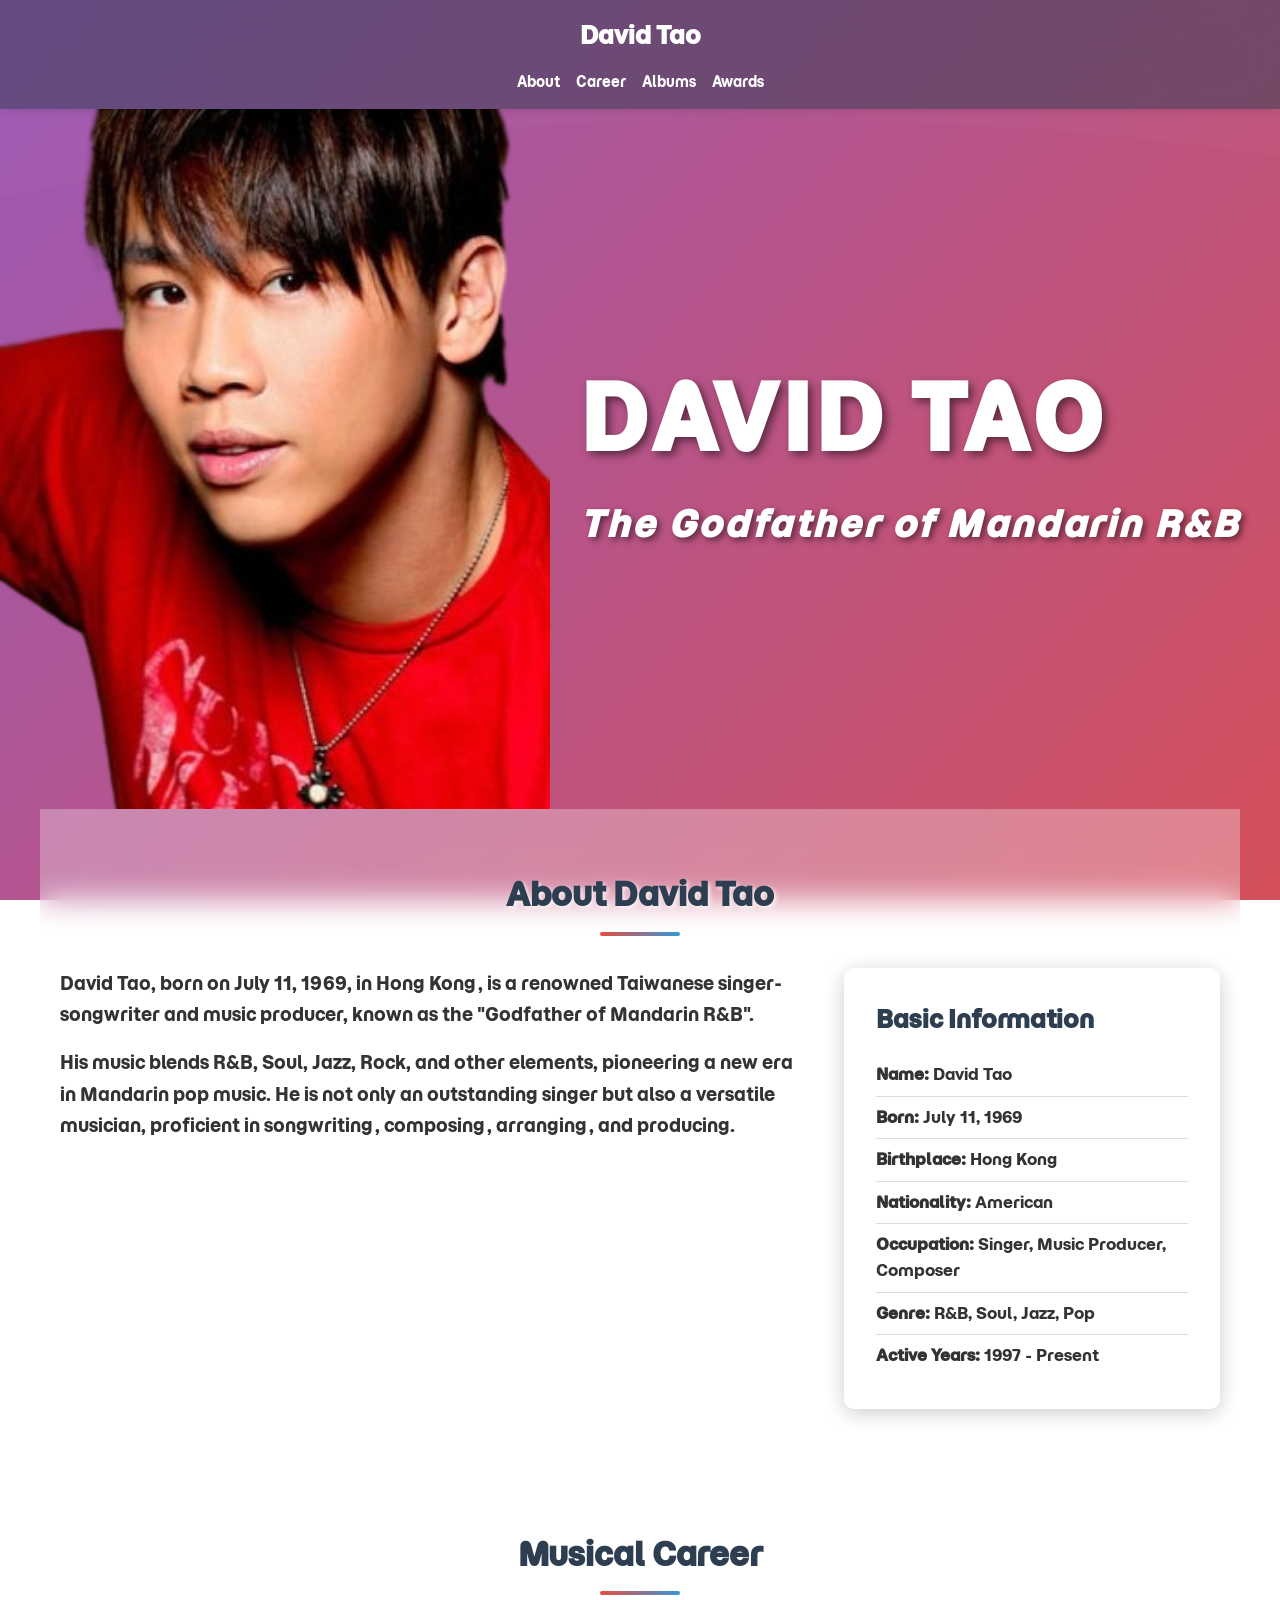
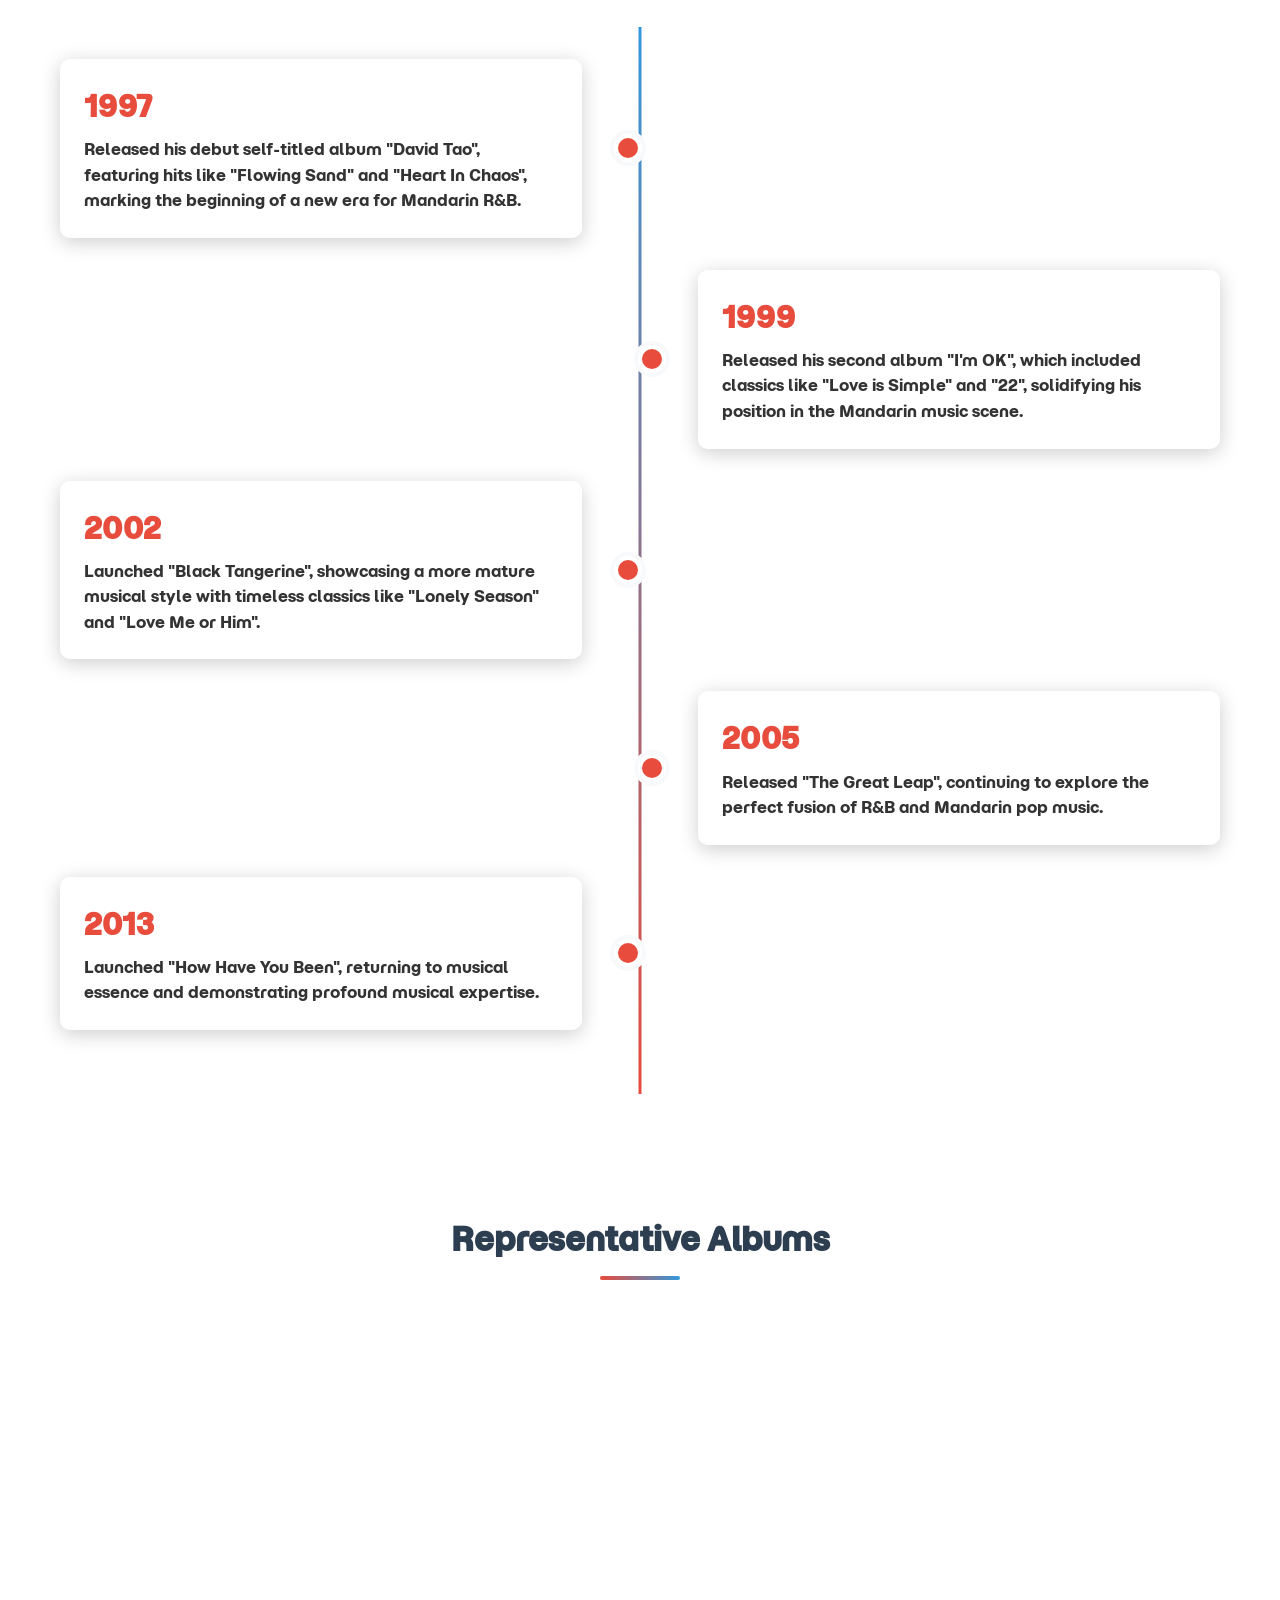
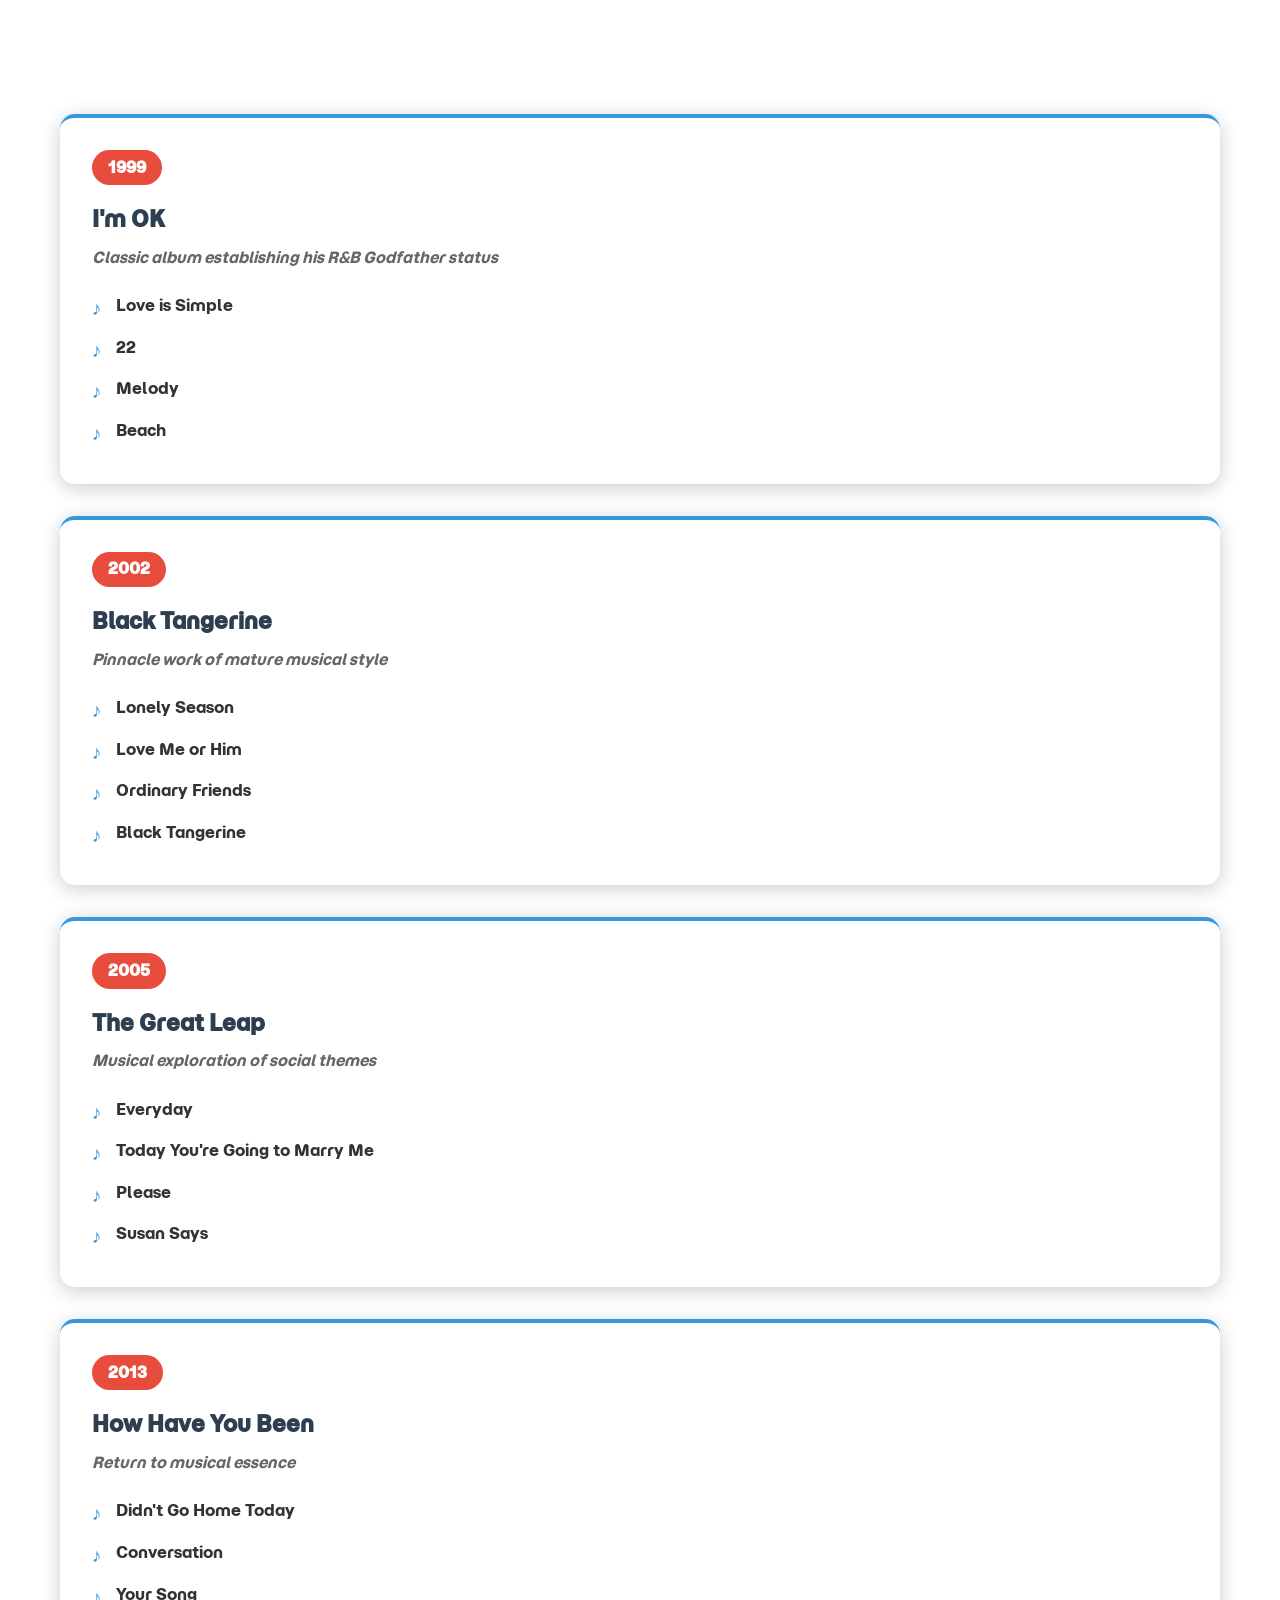
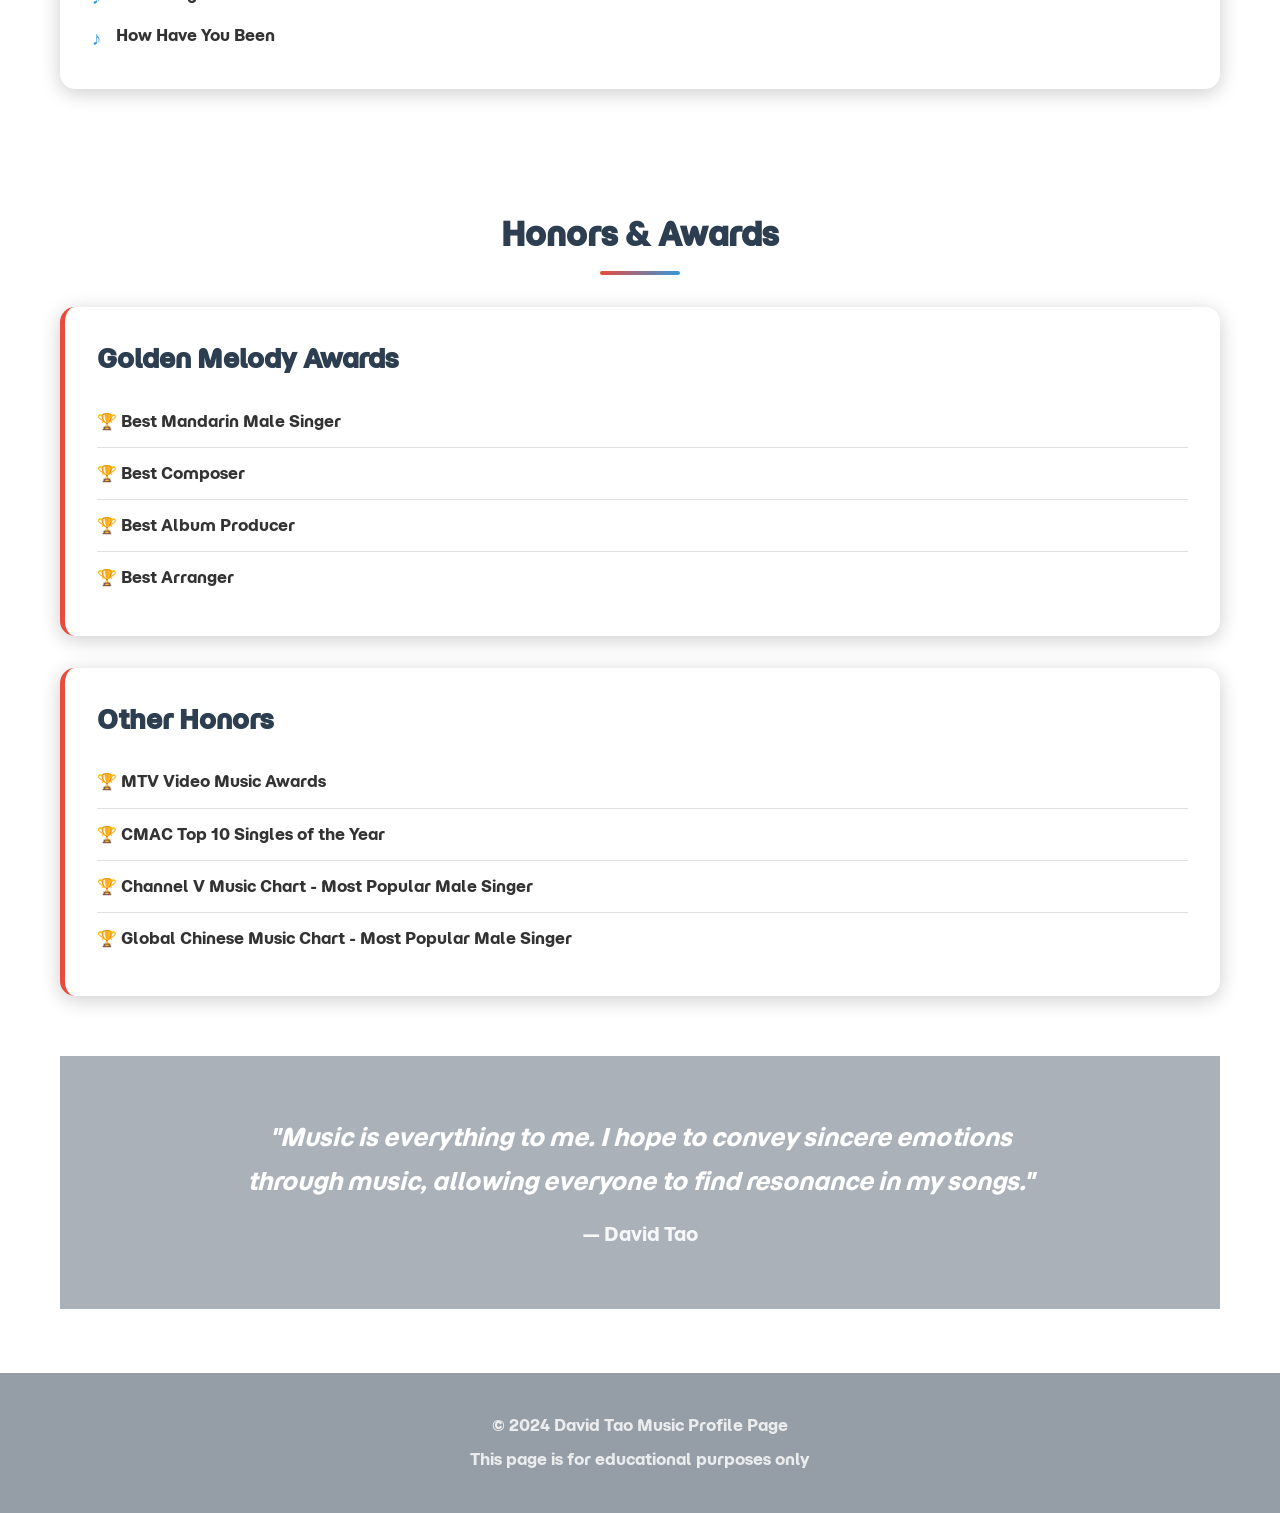
==== commit cb64bad7: "Add Momo Trust Display font with proper @font-face rule - Added @font-face rule for MomoTrustDisplay" ====
--- a/index.html
+++ b/index.html
@@ -4,6 +4,10 @@
     <meta charset="UTF-8">
     <meta name="viewport" content="width=device-width, initial-scale=1.0">
     <title>David Tao - The Godfather of Mandarin R&B</title>
+    <!-- Google Fonts -->
+    <link rel="preconnect" href="https://fonts.googleapis.com">
+    <link rel="preconnect" href="https://fonts.gstatic.com" crossorigin>
+    <link href="https://fonts.googleapis.com/css2?family=Cinzel:wght@400;500;600;700;800;900&family=Cormorant+Garamond:ital,wght@0,300;0,400;0,500;0,600;0,700;1,400;1,500;1,600&display=swap" rel="stylesheet">
     <link rel="stylesheet" href="styles.css">
 </head>
 <body>
--- a/styles.css
+++ b/styles.css
@@ -3,6 +3,15 @@
     margin: 0;
     padding: 0;
     box-sizing: border-box;
+}
+
+/* 自定义字体 - Momo Trust Display */
+@font-face {
+    font-family: 'Momo Trust Display';
+    src: url('MomoTrustDisplay.ttf') format('truetype');
+    font-weight: normal;
+    font-style: normal;
+    font-display: swap;
 }
 
 :root {
@@ -17,10 +26,26 @@
 }
 
 body {
-    font-family: 'Segoe UI', Tahoma, Geneva, Verdana, sans-serif, -apple-system, BlinkMacSystemFont, 'Microsoft YaHei', sans-serif;
+    font-family: 'Momo Trust Display', 'Cormorant Garamond', 'Georgia', 'Palatino', 'Times New Roman', serif;
     line-height: 1.6;
     color: var(--text-color);
-    background-color: var(--white);
+    background: linear-gradient(-45deg, #2c3e50, #3498db, #e74c3c, #9b59b6);
+    background-size: 400% 400%;
+    background-attachment: fixed;
+    animation: gradientShift 15s ease infinite;
+    min-height: 100vh;
+}
+
+@keyframes gradientShift {
+    0% {
+        background-position: 0% 50%;
+    }
+    50% {
+        background-position: 100% 50%;
+    }
+    100% {
+        background-position: 0% 50%;
+    }
 }
 
 .container {
@@ -31,13 +56,14 @@
 
 /* 导航栏 */
 header {
-    background-color: var(--primary-color);
+    background: rgba(44, 62, 80, 0.5);
+    backdrop-filter: blur(20px);
     color: var(--white);
     padding: 1rem 0;
     position: sticky;
     top: 0;
     z-index: 1000;
-    box-shadow: var(--shadow);
+    box-shadow: 0 2px 20px rgba(0, 0, 0, 0.3);
 }
 
 header .container {
@@ -68,18 +94,18 @@
     color: var(--secondary-color);
 }
 
-/* Hero Section */
+/* Hero Section with Animated Background */
 .hero {
-    background: linear-gradient(135deg, var(--primary-color) 0%, var(--accent-color) 100%);
+    background: transparent;
     color: var(--white);
-    padding: 100px 20px;
+    padding: 0;
     text-align: center;
     position: relative;
     overflow: hidden;
     display: flex;
     align-items: center;
-    justify-content: center;
-    min-height: 500px;
+    justify-content: flex-start;
+    min-height: 700px;
 }
 
 .hero::before {
@@ -91,49 +117,77 @@
     bottom: 0;
     background: url('data:image/svg+xml,<svg xmlns="http://www.w3.org/2000/svg" viewBox="0 0 1200 120"><path d="M321.39,56.44c58-10.79,114.16-30.13,172-41.86,82.39-16.72,168.19-17.73,250.45-.39C823.78,31,906.67,72,985.66,92.83c70.05,18.48,146.53,26.09,214.34,3V0H0V27.35A600.21,600.21,0,0,0,321.39,56.44Z" fill="rgba(255,255,255,0.1)"></path></svg>') no-repeat bottom;
     background-size: cover;
-    opacity: 0.3;
+    opacity: 0.2;
 }
 
 /* Hero Image */
 .hero-image {
     position: absolute;
-    left: 50px;
+    left: 0;
+    top: 0;
+    width: 550px;
+    height: 100%;
+    object-fit: cover;
+    z-index: 2;
+    transition: transform 0.6s cubic-bezier(0.4, 0, 0.2, 1), opacity 0.6s ease;
+}
+
+.hero-image.slide-out-left {
+    transform: translateX(-100%);
+    opacity: 0;
+}
+
+.hero-image.slide-in-right {
+    transform: translateX(0);
+    opacity: 1;
+}
+
+.hero-content {
+    position: absolute;
+    left: 580px;
     top: 50%;
     transform: translateY(-50%);
-    width: 300px;
-    height: 400px;
-    object-fit: cover;
-    border-radius: 20px;
-    box-shadow: 0 10px 40px rgba(0, 0, 0, 0.3);
-    z-index: 2;
+    z-index: 3;
+    text-align: left;
     transition: transform 0.6s cubic-bezier(0.4, 0, 0.2, 1), opacity 0.6s ease;
 }
 
-.hero-image.slide-out-left {
+.hero-content.slide-out-left {
     transform: translateY(-50%) translateX(-150%);
     opacity: 0;
 }
 
-.hero-image.slide-in-right {
+.hero-content.slide-in-right {
     transform: translateY(-50%) translateX(0);
     opacity: 1;
 }
 
-.hero-content {
-    position: relative;
-    z-index: 1;
-    margin-left: 350px;
-}
-
 .hero h2 {
-    font-size: 3.5rem;
-    margin-bottom: 1rem;
-    font-weight: 700;
+    font-size: 5.5rem;
+    margin-bottom: 1.5rem;
+    font-weight: 900;
+    font-family: 'Momo Trust Display', 'Cinzel', 'Georgia', 'Palatino', 'Times New Roman', serif;
+    letter-spacing: 4px;
+    text-shadow: 4px 4px 8px rgba(0, 0, 0, 0.5);
+    color: #ffffff;
+    line-height: 1.2;
+    text-transform: uppercase;
 }
 
 .hero .subtitle {
-    font-size: 1.5rem;
-    opacity: 0.9;
+    font-size: 2.2rem;
+    font-weight: 600;
+    font-family: 'Momo Trust Display', 'Cormorant Garamond', 'Georgia', 'Palatino', 'Times New Roman', serif;
+    letter-spacing: 3px;
+    color: #ffffff;
+    text-shadow: 3px 3px 6px rgba(0, 0, 0, 0.5);
+    font-style: italic;
+}
+
+/* Main Content with Semi-transparent Background */
+main {
+    background: rgba(255, 255, 255, 0.3);
+    backdrop-filter: blur(15px);
 }
 
 /* 通用区块样式 */
@@ -148,6 +202,8 @@
     text-align: center;
     position: relative;
     padding-bottom: 15px;
+    text-shadow: 2px 2px 4px rgba(255, 255, 255, 0.8);
+    font-weight: 700;
 }
 
 .section h2::after {
@@ -174,19 +230,24 @@
     margin-bottom: 1rem;
     font-size: 1.1rem;
     line-height: 1.8;
+    text-shadow: 1px 1px 2px rgba(255, 255, 255, 0.5);
+    font-weight: 500;
 }
 
 .info-card {
-    background: var(--light-bg);
+    background: rgba(255, 255, 255, 0.5);
+    backdrop-filter: blur(15px);
     padding: 2rem;
     border-radius: 10px;
-    box-shadow: var(--shadow);
+    box-shadow: 0 4px 20px rgba(0, 0, 0, 0.2);
 }
 
 .info-card h3 {
     color: var(--primary-color);
     margin-bottom: 1rem;
     font-size: 1.5rem;
+    text-shadow: 1px 1px 3px rgba(255, 255, 255, 0.8);
+    font-weight: 700;
 }
 
 .info-card ul {
@@ -223,9 +284,10 @@
     position: relative;
     width: 45%;
     padding: 1.5rem;
-    background: var(--white);
+    background: rgba(255, 255, 255, 0.5);
+    backdrop-filter: blur(15px);
     border-radius: 10px;
-    box-shadow: var(--shadow);
+    box-shadow: 0 4px 20px rgba(0, 0, 0, 0.2);
     margin-bottom: 2rem;
     transition: transform 0.3s ease, box-shadow 0.3s ease;
 }
@@ -270,6 +332,8 @@
     color: var(--secondary-color);
     font-size: 1.8rem;
     margin-bottom: 0.5rem;
+    text-shadow: 1px 1px 3px rgba(255, 255, 255, 0.8);
+    font-weight: 700;
 }
 
 /* 专辑网格 */
@@ -281,10 +345,11 @@
 }
 
 .album-card {
-    background: var(--white);
+    background: rgba(255, 255, 255, 0.5);
+    backdrop-filter: blur(15px);
     border-radius: 15px;
     padding: 2rem;
-    box-shadow: var(--shadow);
+    box-shadow: 0 4px 20px rgba(0, 0, 0, 0.2);
     transition: transform 0.3s ease, box-shadow 0.3s ease;
     border-top: 4px solid var(--accent-color);
 }
@@ -308,6 +373,8 @@
     color: var(--primary-color);
     margin-bottom: 0.5rem;
     font-size: 1.4rem;
+    text-shadow: 1px 1px 3px rgba(255, 255, 255, 0.8);
+    font-weight: 700;
 }
 
 .album-desc {
@@ -346,10 +413,11 @@
 }
 
 .award-card {
-    background: linear-gradient(135deg, var(--light-bg) 0%, var(--white) 100%);
+    background: rgba(255, 255, 255, 0.5);
+    backdrop-filter: blur(15px);
     padding: 2rem;
     border-radius: 15px;
-    box-shadow: var(--shadow);
+    box-shadow: 0 4px 20px rgba(0, 0, 0, 0.2);
     border-left: 5px solid var(--secondary-color);
 }
 
@@ -357,6 +425,8 @@
     color: var(--primary-color);
     margin-bottom: 1rem;
     font-size: 1.6rem;
+    text-shadow: 1px 1px 3px rgba(255, 255, 255, 0.8);
+    font-weight: 700;
 }
 
 .award-card ul {
@@ -382,7 +452,8 @@
 
 /* 引用区块 */
 .quote-section {
-    background: linear-gradient(135deg, var(--primary-color) 0%, var(--accent-color) 100%);
+    background: rgba(44, 62, 80, 0.4);
+    backdrop-filter: blur(20px);
     color: var(--white);
     padding: 60px 20px;
 }
@@ -408,7 +479,8 @@
 
 /* 页脚 */
 footer {
-    background-color: var(--primary-color);
+    background: rgba(44, 62, 80, 0.5);
+    backdrop-filter: blur(20px);
     color: var(--white);
     text-align: center;
     padding: 2rem 0;
@@ -440,10 +512,32 @@
     }
 }
 
+@media (max-width: 1200px) {
+    .hero-image {
+        width: 450px;
+        height: 100%;
+        left: 0;
+    }
+
+    .hero-content {
+        left: 480px;
+    }
+
+    .hero h2 {
+        font-size: 4.5rem;
+    }
+
+    .hero .subtitle {
+        font-size: 2rem;
+    }
+}
+
 @media (max-width: 968px) {
     .hero {
         flex-direction: column;
-        padding: 60px 20px;
+        padding: 0;
+        min-height: 600px;
+        justify-content: flex-start;
     }
 
     .hero-image {
@@ -451,13 +545,12 @@
         left: 0;
         top: 0;
         transform: none;
-        width: 250px;
-        height: 350px;
-        margin-bottom: 30px;
+        width: 100%;
+        height: 450px;
     }
 
     .hero-image.slide-out-left {
-        transform: translateX(-150%);
+        transform: translateX(-100%);
     }
 
     .hero-image.slide-in-right {
@@ -465,23 +558,55 @@
     }
 
     .hero-content {
-        margin-left: 0;
+        position: relative;
+        left: 0;
+        top: 0;
+        transform: none;
+        text-align: center;
+        padding: 40px 20px;
+    }
+
+    .hero-content.slide-out-left {
+        transform: translateY(50px);
+        opacity: 0;
+    }
+
+    .hero-content.slide-in-right {
+        transform: translateY(0);
+        opacity: 1;
+    }
+
+    .hero h2 {
+        font-size: 3.5rem;
+    }
+
+    .hero .subtitle {
+        font-size: 1.8rem;
     }
 }
 
 @media (max-width: 768px) {
+    .hero {
+        min-height: 550px;
+    }
+
     .hero h2 {
-        font-size: 2.5rem;
+        font-size: 3rem;
     }
 
     .hero .subtitle {
-        font-size: 1.2rem;
+        font-size: 1.5rem;
     }
 
     .hero-image {
-        width: 200px;
-        height: 300px;
-    }
+        width: 100%;
+        height: 400px;
+    }
+
+    .hero-content {
+        padding: 30px 20px;
+    }
+}
 
     .section h2 {
         font-size: 2rem;
@@ -507,8 +632,24 @@
 }
 
 @media (max-width: 480px) {
+    .hero {
+        min-height: 500px;
+    }
+
     .hero h2 {
-        font-size: 2rem;
+        font-size: 2.2rem;
+    }
+
+    .hero .subtitle {
+        font-size: 1.2rem;
+    }
+
+    .hero-image {
+        height: 350px;
+    }
+
+    .hero-content {
+        padding: 25px 15px;
     }
 
     .nav-links {
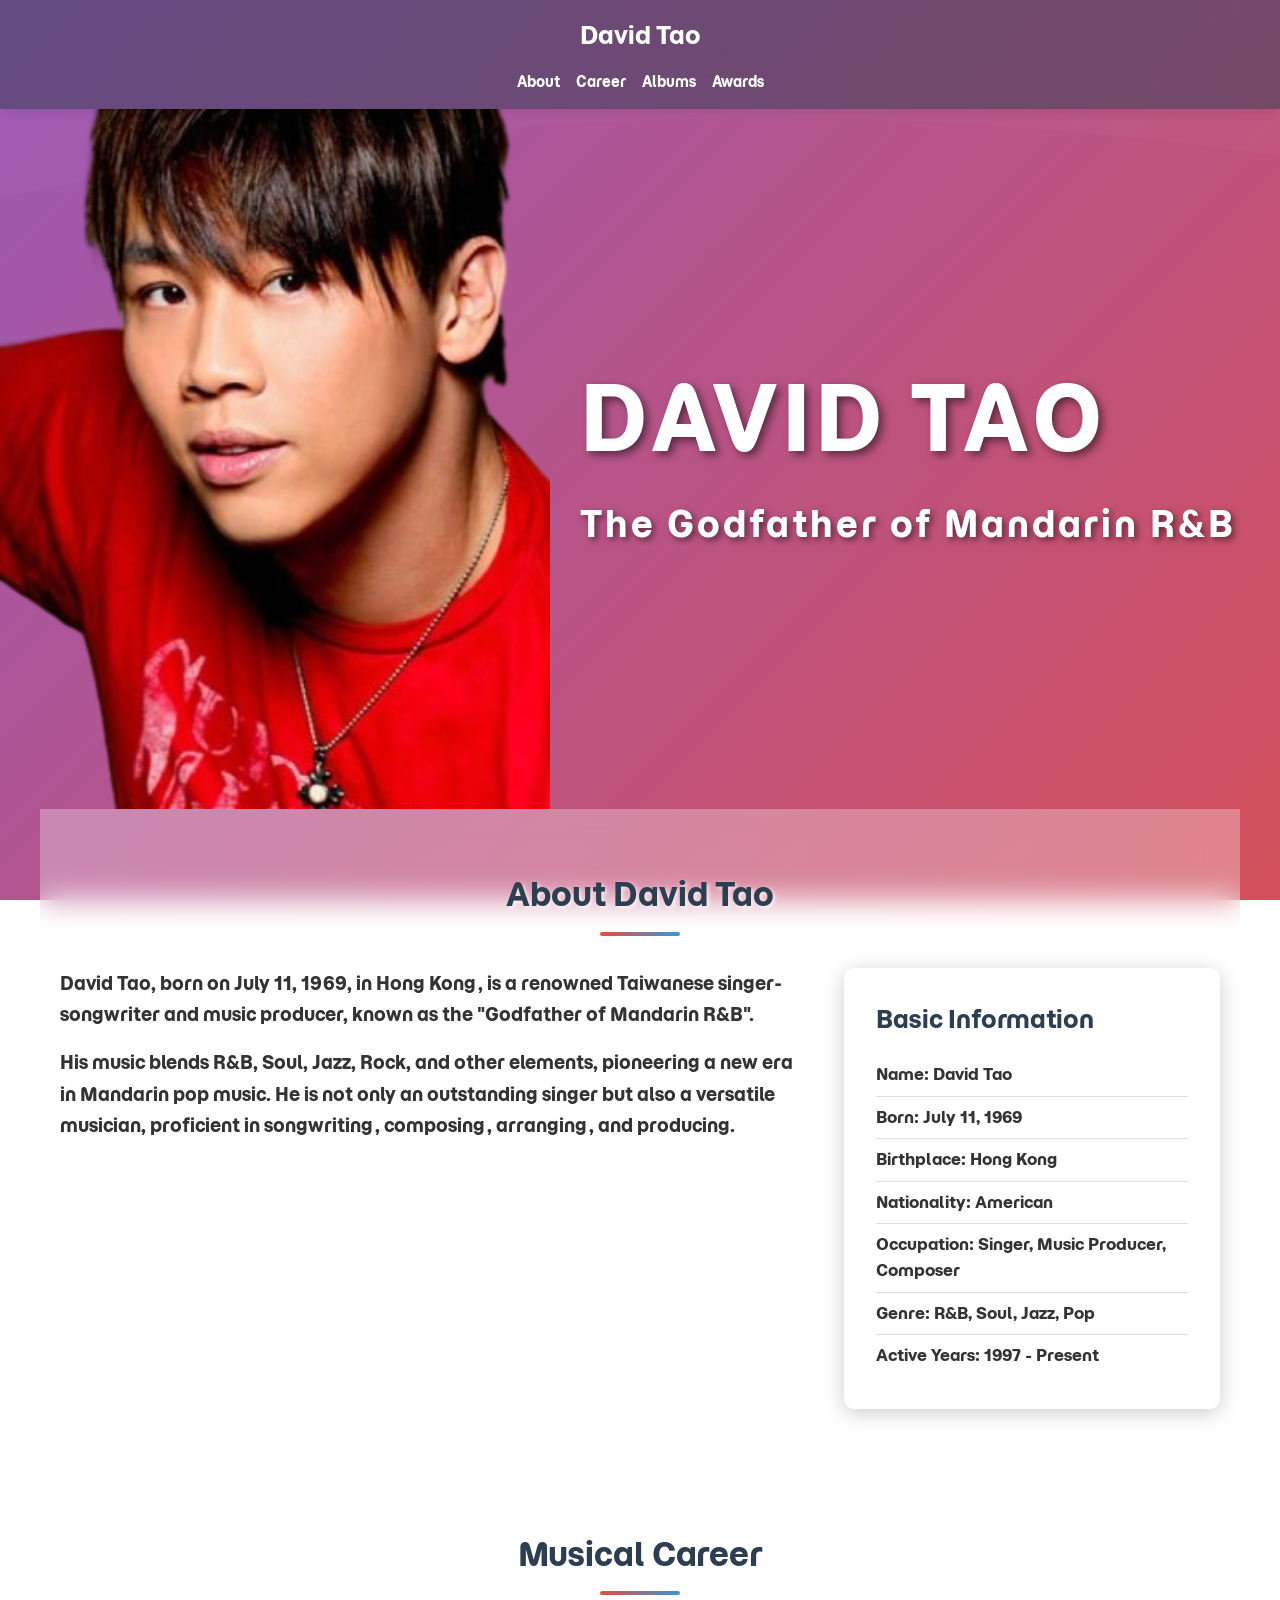
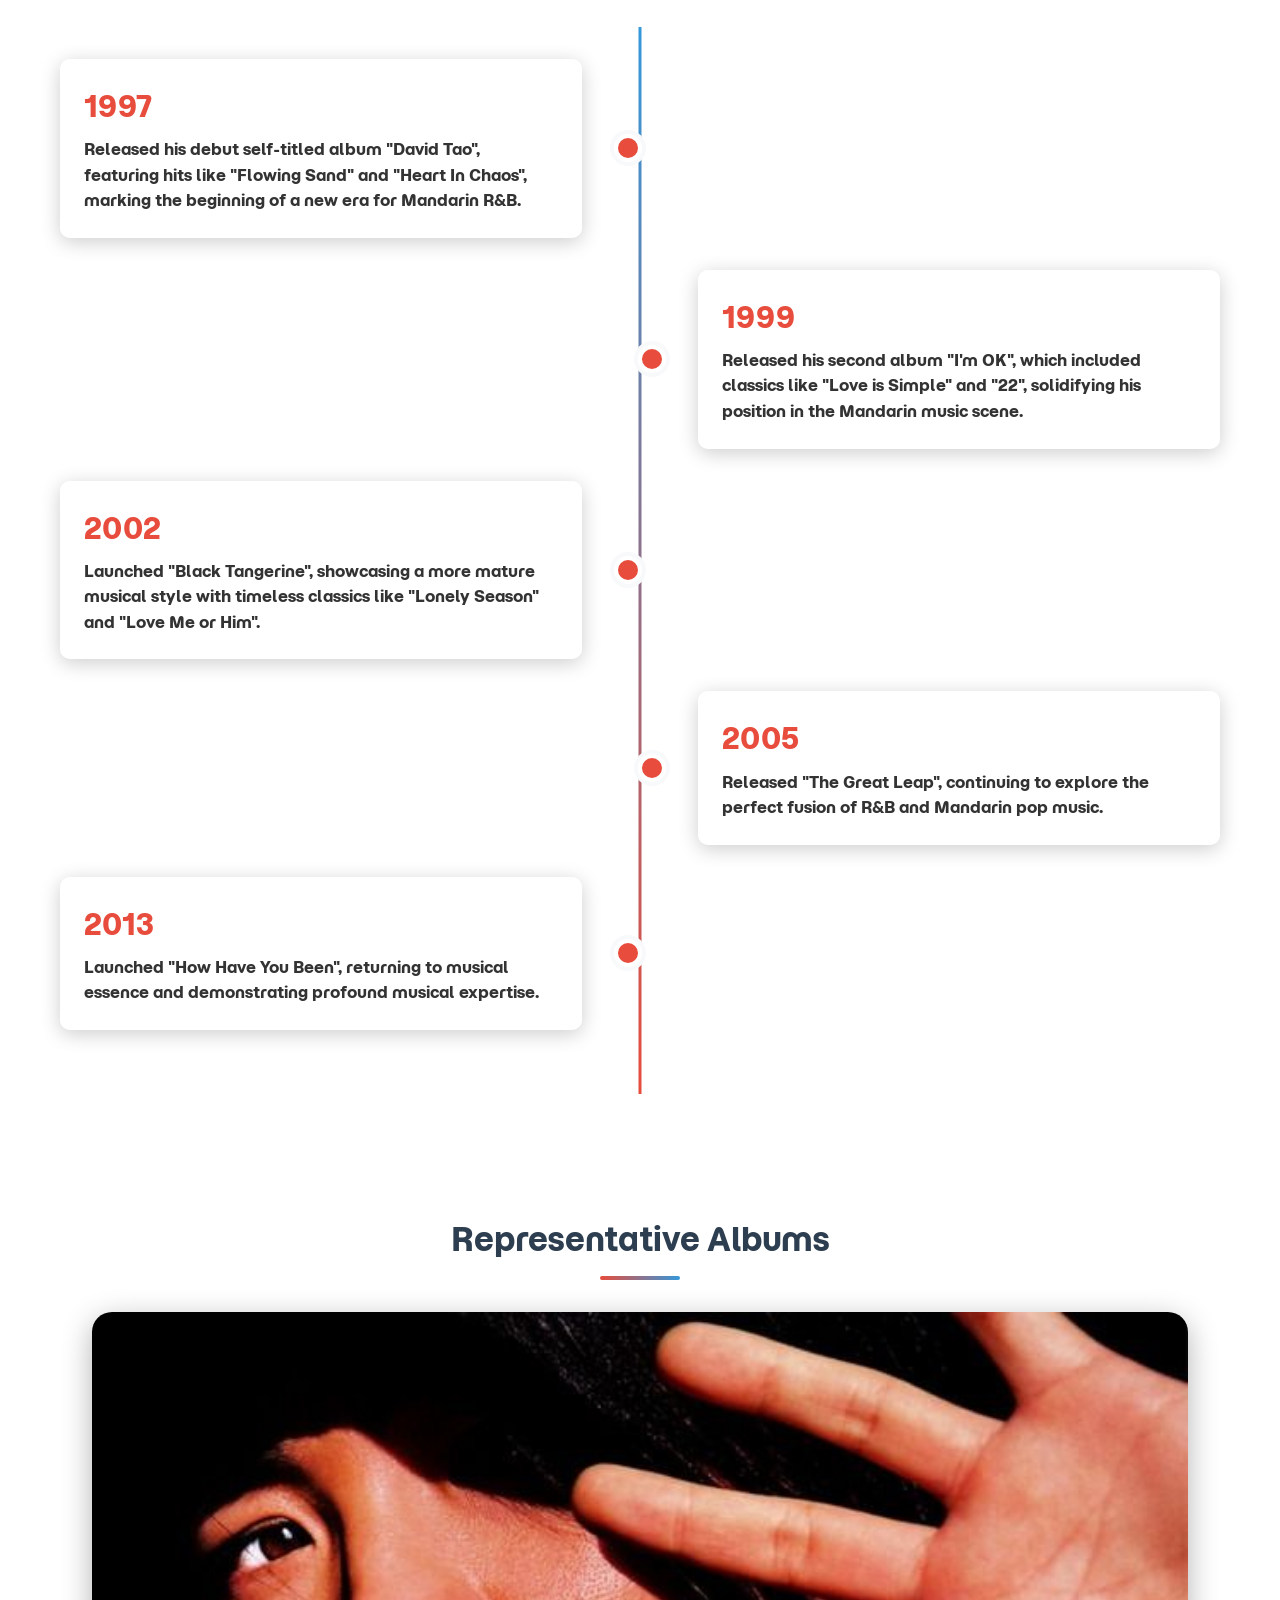
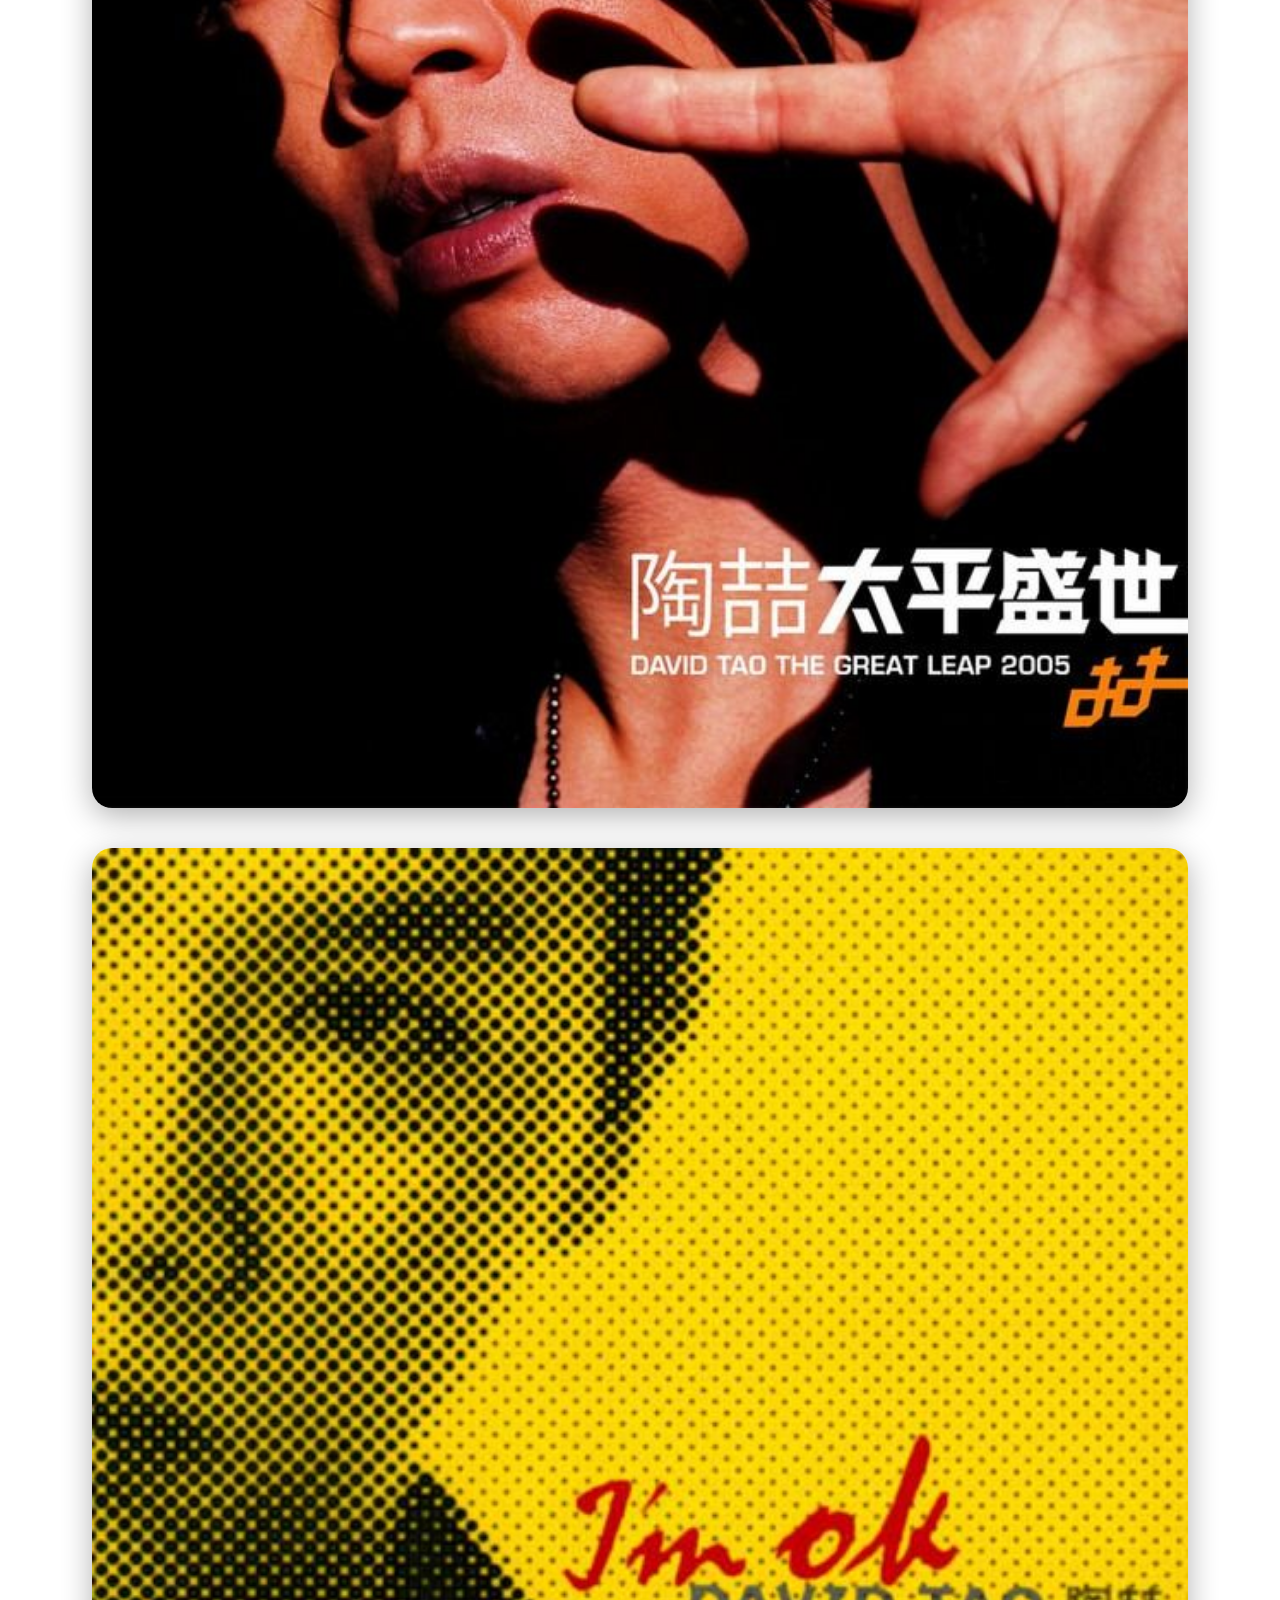
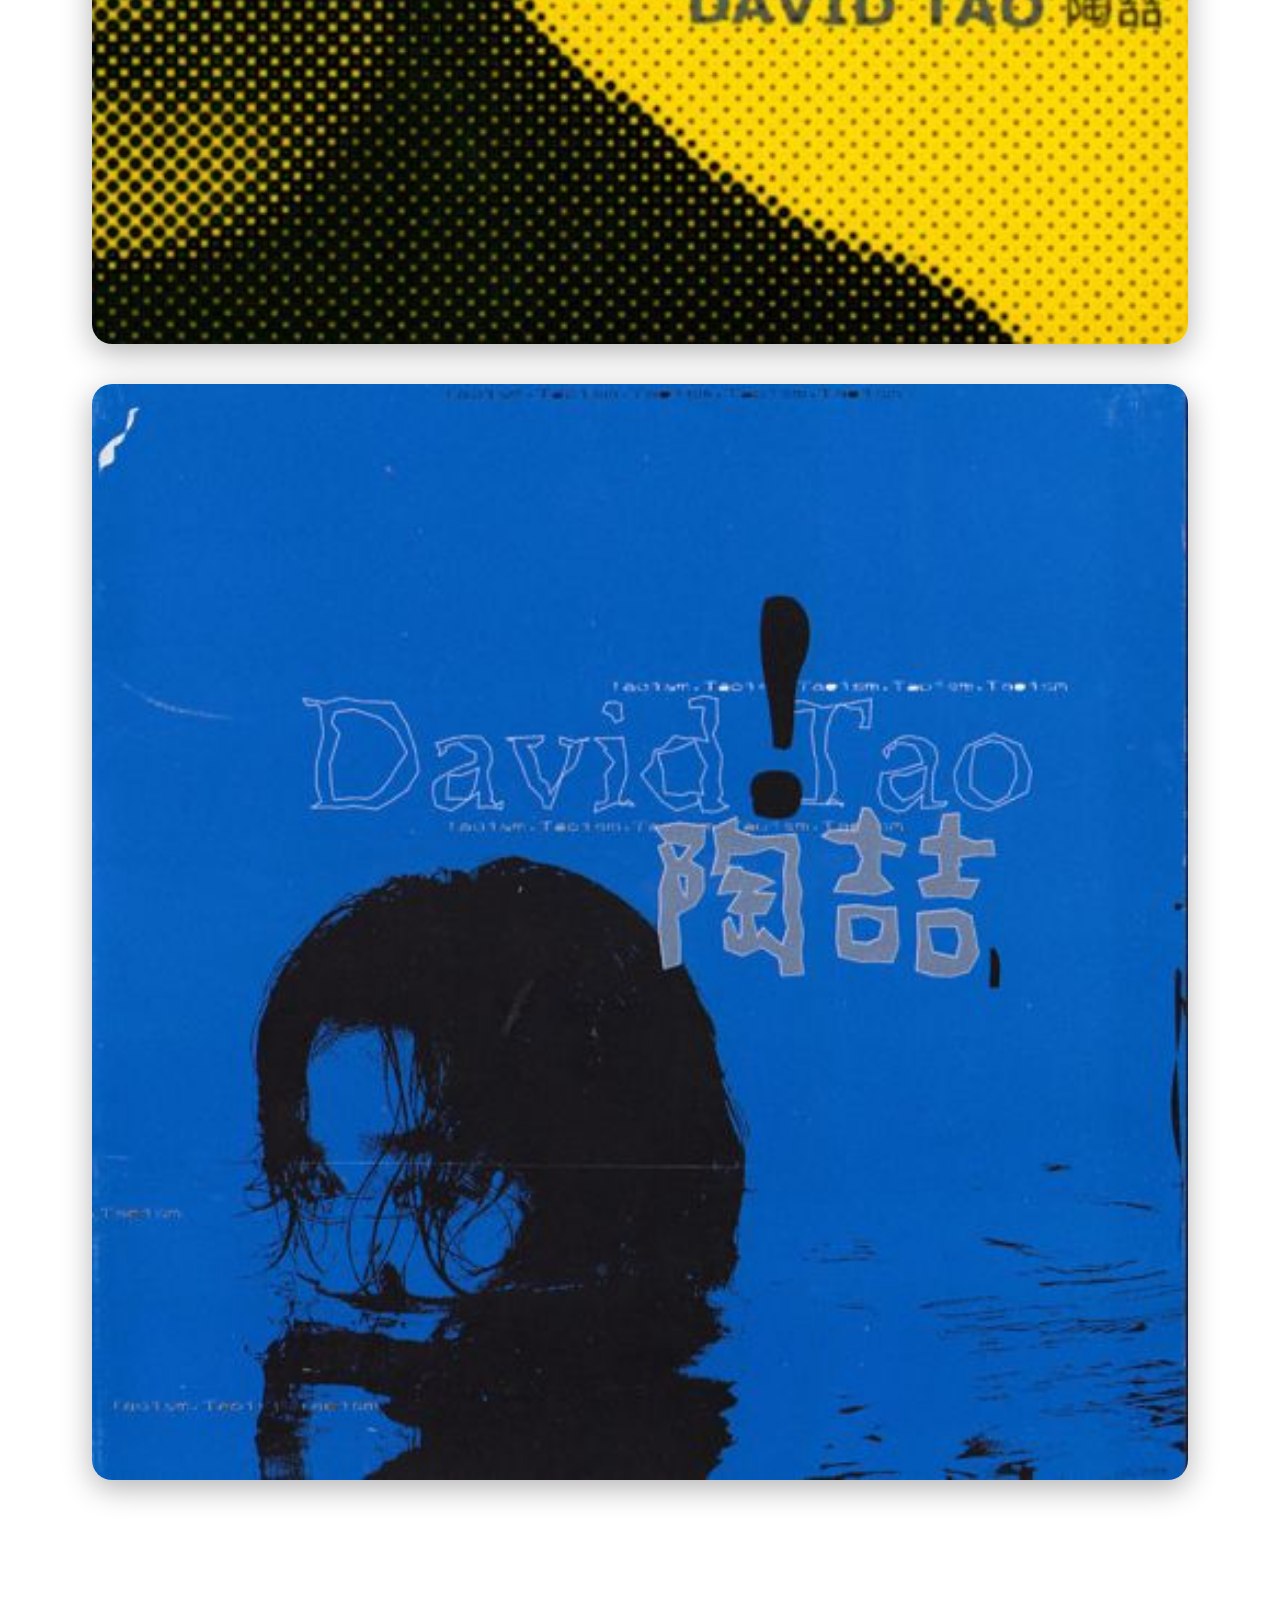
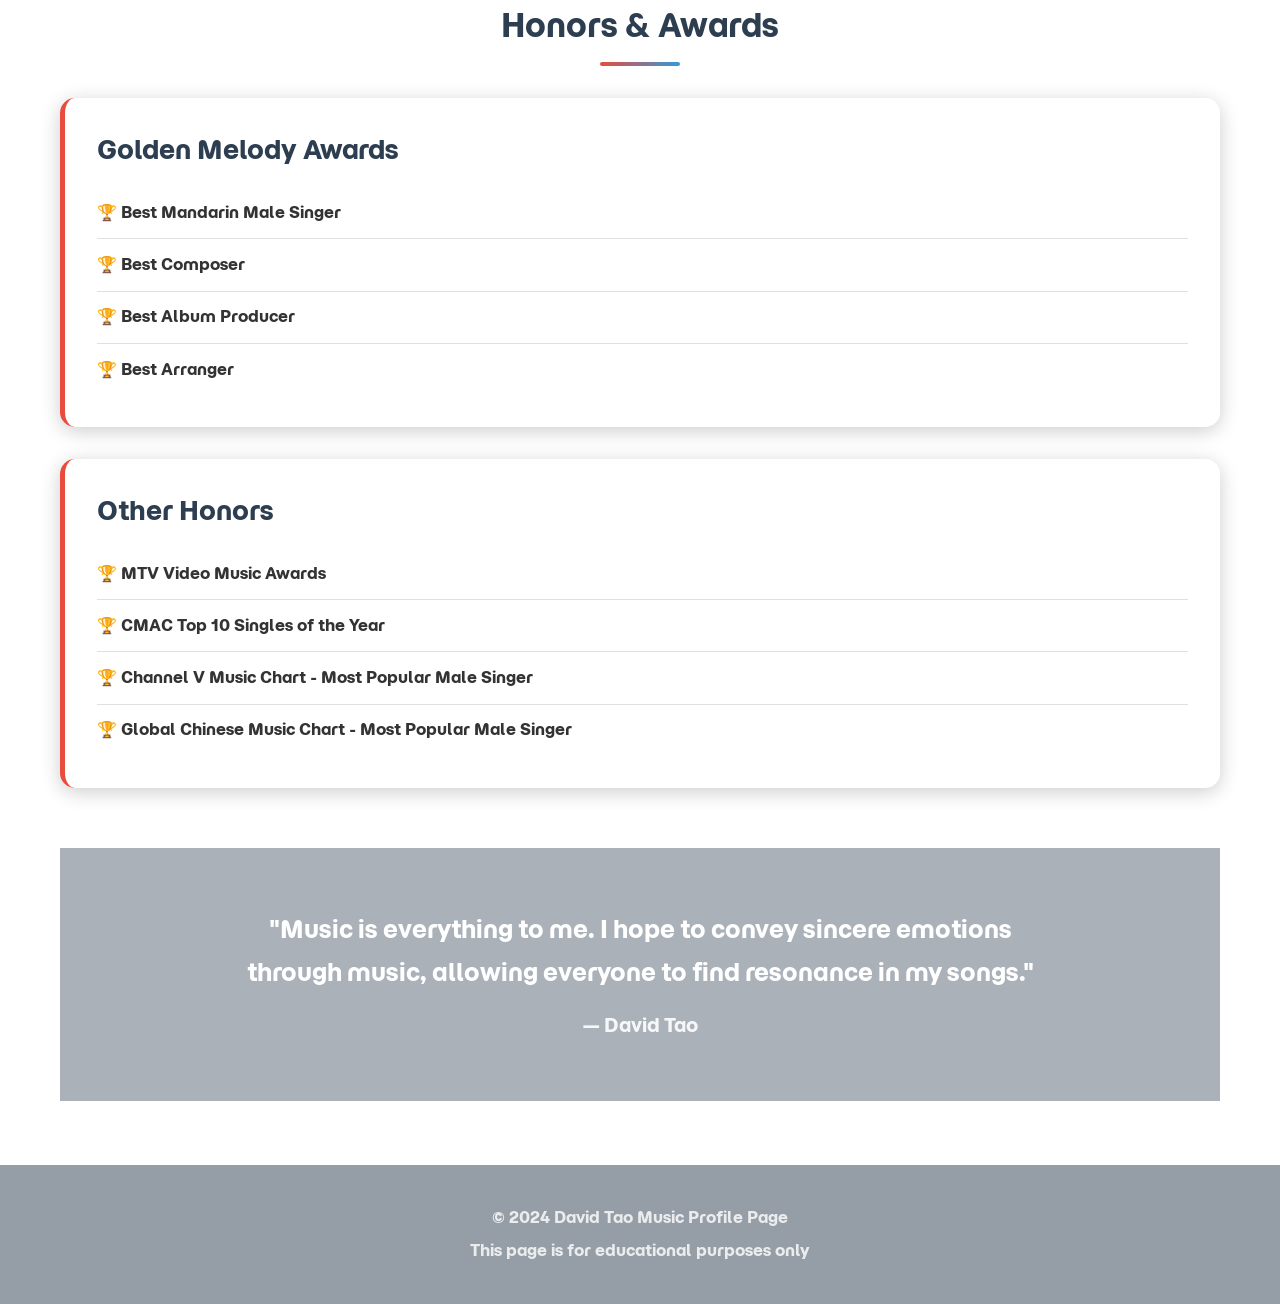
==== commit 2816625c: "Add files via upload Replace Albums section with interactive image cards: - Replaced text-based albu" ====
--- a/index.html
+++ b/index.html
@@ -85,61 +85,30 @@
         <section id="albums" class="section">
             <h2>Representative Albums</h2>
             <div class="albums-grid">
-                <div class="album-card">
-                    <div class="album-year">1997</div>
-                    <h3>David Tao</h3>
-                    <p class="album-desc">Debut album pioneering the Mandarin R&B era</p>
-                    <ul class="song-list">
-                        <li>Flowing Sand</li>
-                        <li>Heart In Chaos</li>
-                        <li>Looking Forward to Spring</li>
-                        <li>Small Town Girl</li>
-                    </ul>
-                </div>
-                <div class="album-card">
-                    <div class="album-year">1999</div>
-                    <h3>I'm OK</h3>
-                    <p class="album-desc">Classic album establishing his R&B Godfather status</p>
-                    <ul class="song-list">
-                        <li>Love is Simple</li>
-                        <li>22</li>
-                        <li>Melody</li>
-                        <li>Beach</li>
-                    </ul>
-                </div>
-                <div class="album-card">
-                    <div class="album-year">2002</div>
-                    <h3>Black Tangerine</h3>
-                    <p class="album-desc">Pinnacle work of mature musical style</p>
-                    <ul class="song-list">
-                        <li>Lonely Season</li>
-                        <li>Love Me or Him</li>
-                        <li>Ordinary Friends</li>
-                        <li>Black Tangerine</li>
-                    </ul>
-                </div>
-                <div class="album-card">
-                    <div class="album-year">2005</div>
-                    <h3>The Great Leap</h3>
-                    <p class="album-desc">Musical exploration of social themes</p>
-                    <ul class="song-list">
-                        <li>Everyday</li>
-                        <li>Today You're Going to Marry Me</li>
-                        <li>Please</li>
-                        <li>Susan Says</li>
-                    </ul>
-                </div>
-                <div class="album-card">
-                    <div class="album-year">2013</div>
-                    <h3>How Have You Been</h3>
-                    <p class="album-desc">Return to musical essence</p>
-                    <ul class="song-list">
-                        <li>Didn't Go Home Today</li>
-                        <li>Conversation</li>
-                        <li>Your Song</li>
-                        <li>How Have You Been</li>
-                    </ul>
-                </div>
+                <a href="album1.html" class="album-link">
+                    <div class="album-image-card">
+                        <img src="tztpss.jpeg" alt="Album 1" class="album-image">
+                        <div class="album-overlay">
+                            <span class="album-view-text">View Album</span>
+                        </div>
+                    </div>
+                </a>
+                <a href="album2.html" class="album-link">
+                    <div class="album-image-card">
+                        <img src="tzimok.jpeg" alt="Album 2" class="album-image">
+                        <div class="album-overlay">
+                            <span class="album-view-text">View Album</span>
+                        </div>
+                    </div>
+                </a>
+                <a href="album3.html" class="album-link">
+                    <div class="album-image-card">
+                        <img src="tz!.jpeg" alt="Album 3" class="album-image">
+                        <div class="album-overlay">
+                            <span class="album-view-text">View Album</span>
+                        </div>
+                    </div>
+                </a>
             </div>
         </section>
 
--- a/styles.css
+++ b/styles.css
@@ -8,9 +8,17 @@
 /* 自定义字体 - Momo Trust Display */
 @font-face {
     font-family: 'Momo Trust Display';
-    src: url('MomoTrustDisplay.ttf') format('truetype');
-    font-weight: normal;
+    src: url('./MomoTrustDisplay.ttf') format('truetype');
+    font-weight: 100 900;
     font-style: normal;
+    font-display: swap;
+}
+
+@font-face {
+    font-family: 'Momo Trust Display';
+    src: url('./MomoTrustDisplay.ttf') format('truetype');
+    font-weight: 100 900;
+    font-style: italic;
     font-display: swap;
 }
 
@@ -339,69 +347,85 @@
 /* 专辑网格 */
 .albums-grid {
     display: grid;
-    grid-template-columns: repeat(auto-fit, minmax(280px, 1fr));
-    gap: 2rem;
+    grid-template-columns: repeat(3, 1fr);
+    gap: 2.5rem;
     margin-top: 2rem;
-}
-
-.album-card {
-    background: rgba(255, 255, 255, 0.5);
-    backdrop-filter: blur(15px);
-    border-radius: 15px;
-    padding: 2rem;
-    box-shadow: 0 4px 20px rgba(0, 0, 0, 0.2);
-    transition: transform 0.3s ease, box-shadow 0.3s ease;
-    border-top: 4px solid var(--accent-color);
-}
-
-.album-card:hover {
-    transform: translateY(-10px);
-    box-shadow: var(--shadow-hover);
-}
-
-.album-year {
-    display: inline-block;
-    background: var(--secondary-color);
-    color: var(--white);
-    padding: 0.3rem 1rem;
+    padding: 0 2rem;
+}
+
+.album-link {
+    text-decoration: none;
+    display: block;
+}
+
+.album-image-card {
+    position: relative;
     border-radius: 20px;
-    font-weight: 600;
-    margin-bottom: 1rem;
-}
-
-.album-card h3 {
-    color: var(--primary-color);
-    margin-bottom: 0.5rem;
-    font-size: 1.4rem;
-    text-shadow: 1px 1px 3px rgba(255, 255, 255, 0.8);
+    overflow: hidden;
+    box-shadow: 0 8px 30px rgba(0, 0, 0, 0.3);
+    transition: transform 0.4s cubic-bezier(0.4, 0, 0.2, 1), box-shadow 0.4s ease;
+    aspect-ratio: 1 / 1;
+}
+
+.album-image-card:hover {
+    transform: translateY(-15px) scale(1.02);
+    box-shadow: 0 15px 50px rgba(0, 0, 0, 0.5);
+}
+
+.album-image {
+    width: 100%;
+    height: 100%;
+    object-fit: cover;
+    display: block;
+    transition: transform 0.4s ease;
+}
+
+.album-image-card:hover .album-image {
+    transform: scale(1.1);
+}
+
+.album-overlay {
+    position: absolute;
+    top: 0;
+    left: 0;
+    right: 0;
+    bottom: 0;
+    background: linear-gradient(135deg, rgba(231, 76, 60, 0.85), rgba(52, 152, 219, 0.85));
+    display: flex;
+    align-items: center;
+    justify-content: center;
+    opacity: 0;
+    transition: opacity 0.4s ease;
+}
+
+.album-image-card:hover .album-overlay {
+    opacity: 1;
+}
+
+.album-view-text {
+    color: white;
+    font-size: 1.5rem;
     font-weight: 700;
-}
-
-.album-desc {
-    color: #666;
-    font-size: 0.95rem;
-    margin-bottom: 1rem;
-    font-style: italic;
-}
-
-.song-list {
-    list-style: none;
-    padding-left: 0;
-}
-
-.song-list li {
-    padding: 0.5rem 0;
-    padding-left: 1.5rem;
-    position: relative;
-    color: var(--text-color);
-}
-
-.song-list li::before {
-    content: '♪';
-    position: absolute;
-    left: 0;
-    color: var(--accent-color);
-    font-size: 1.2rem;
+    text-transform: uppercase;
+    letter-spacing: 2px;
+    text-shadow: 2px 2px 4px rgba(0, 0, 0, 0.5);
+}
+
+/* 响应式 - Albums */
+@media (max-width: 968px) {
+    .albums-grid {
+        grid-template-columns: repeat(2, 1fr);
+        gap: 2rem;
+        padding: 0 1rem;
+    }
+}
+
+@media (max-width: 600px) {
+    .albums-grid {
+        grid-template-columns: 1fr;
+        gap: 1.5rem;
+        padding: 0 0.5rem;
+    }
 }
 
 /* 奖项网格 */
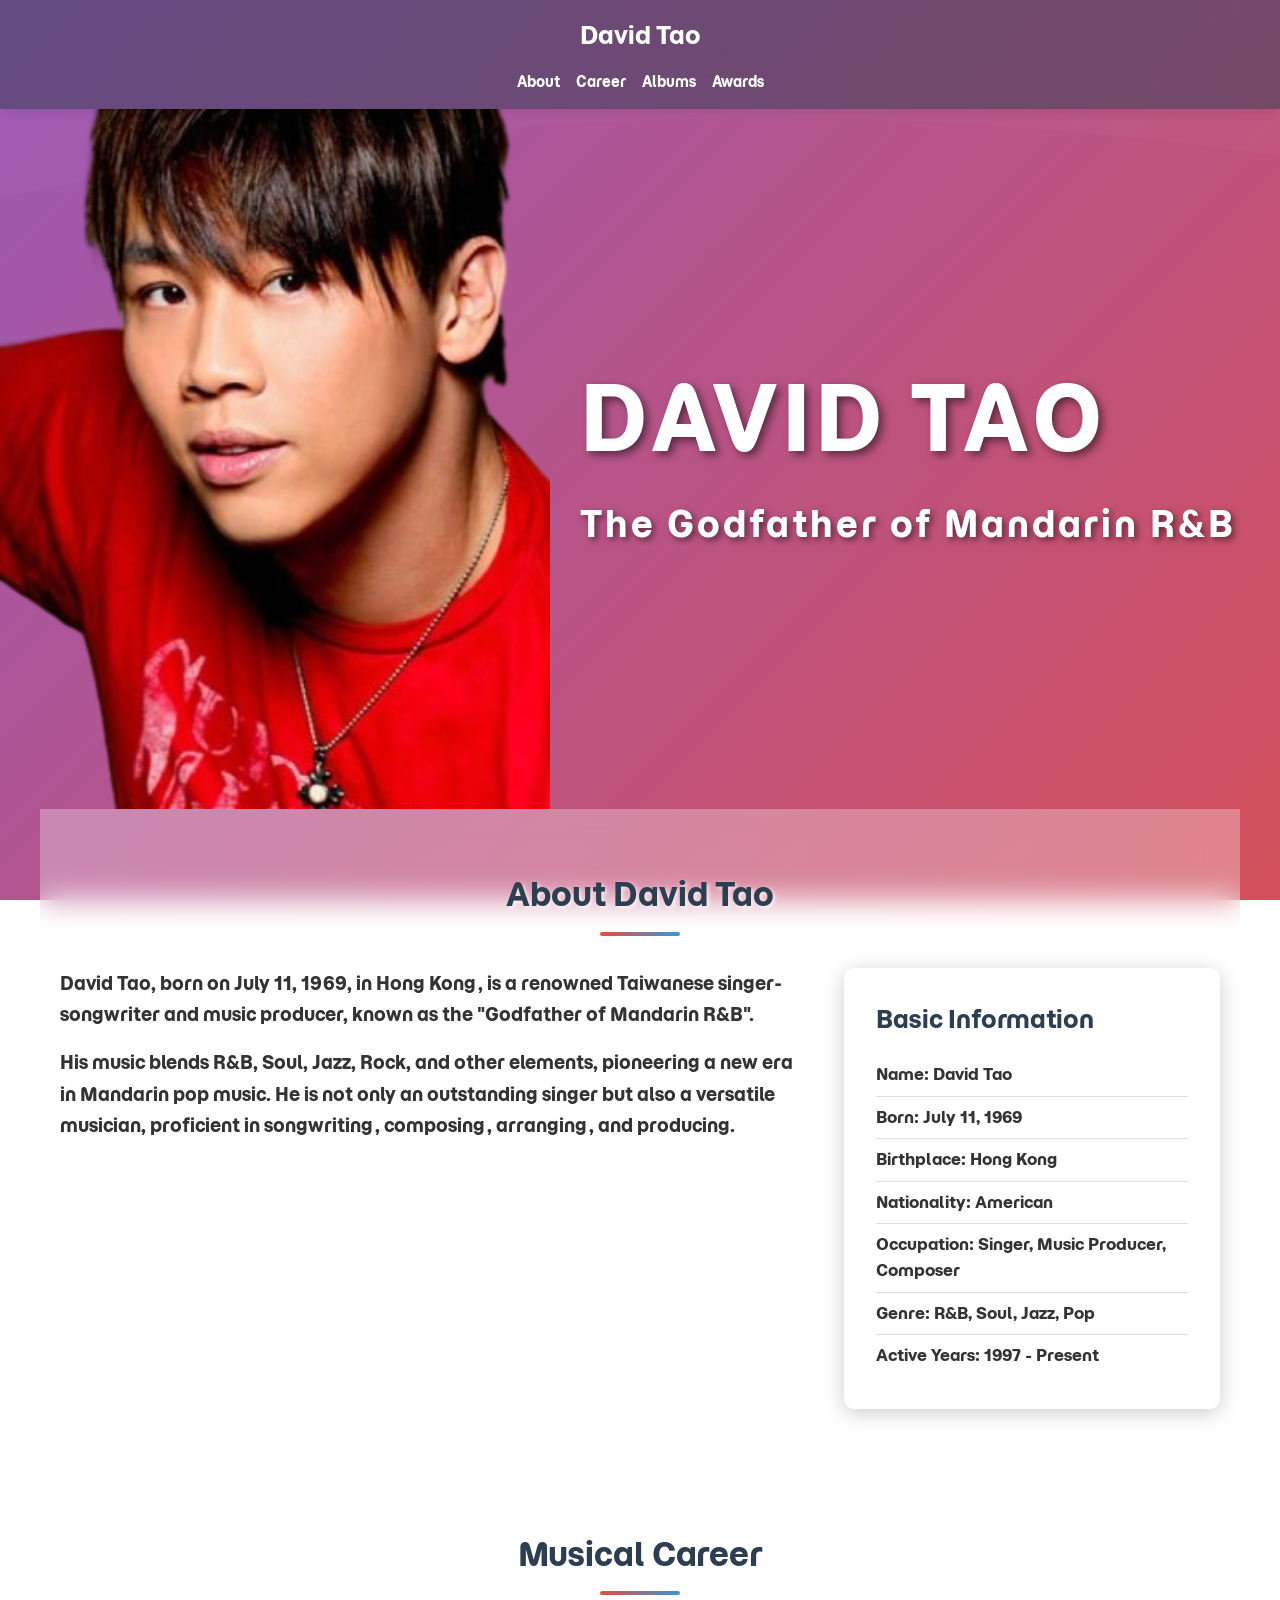
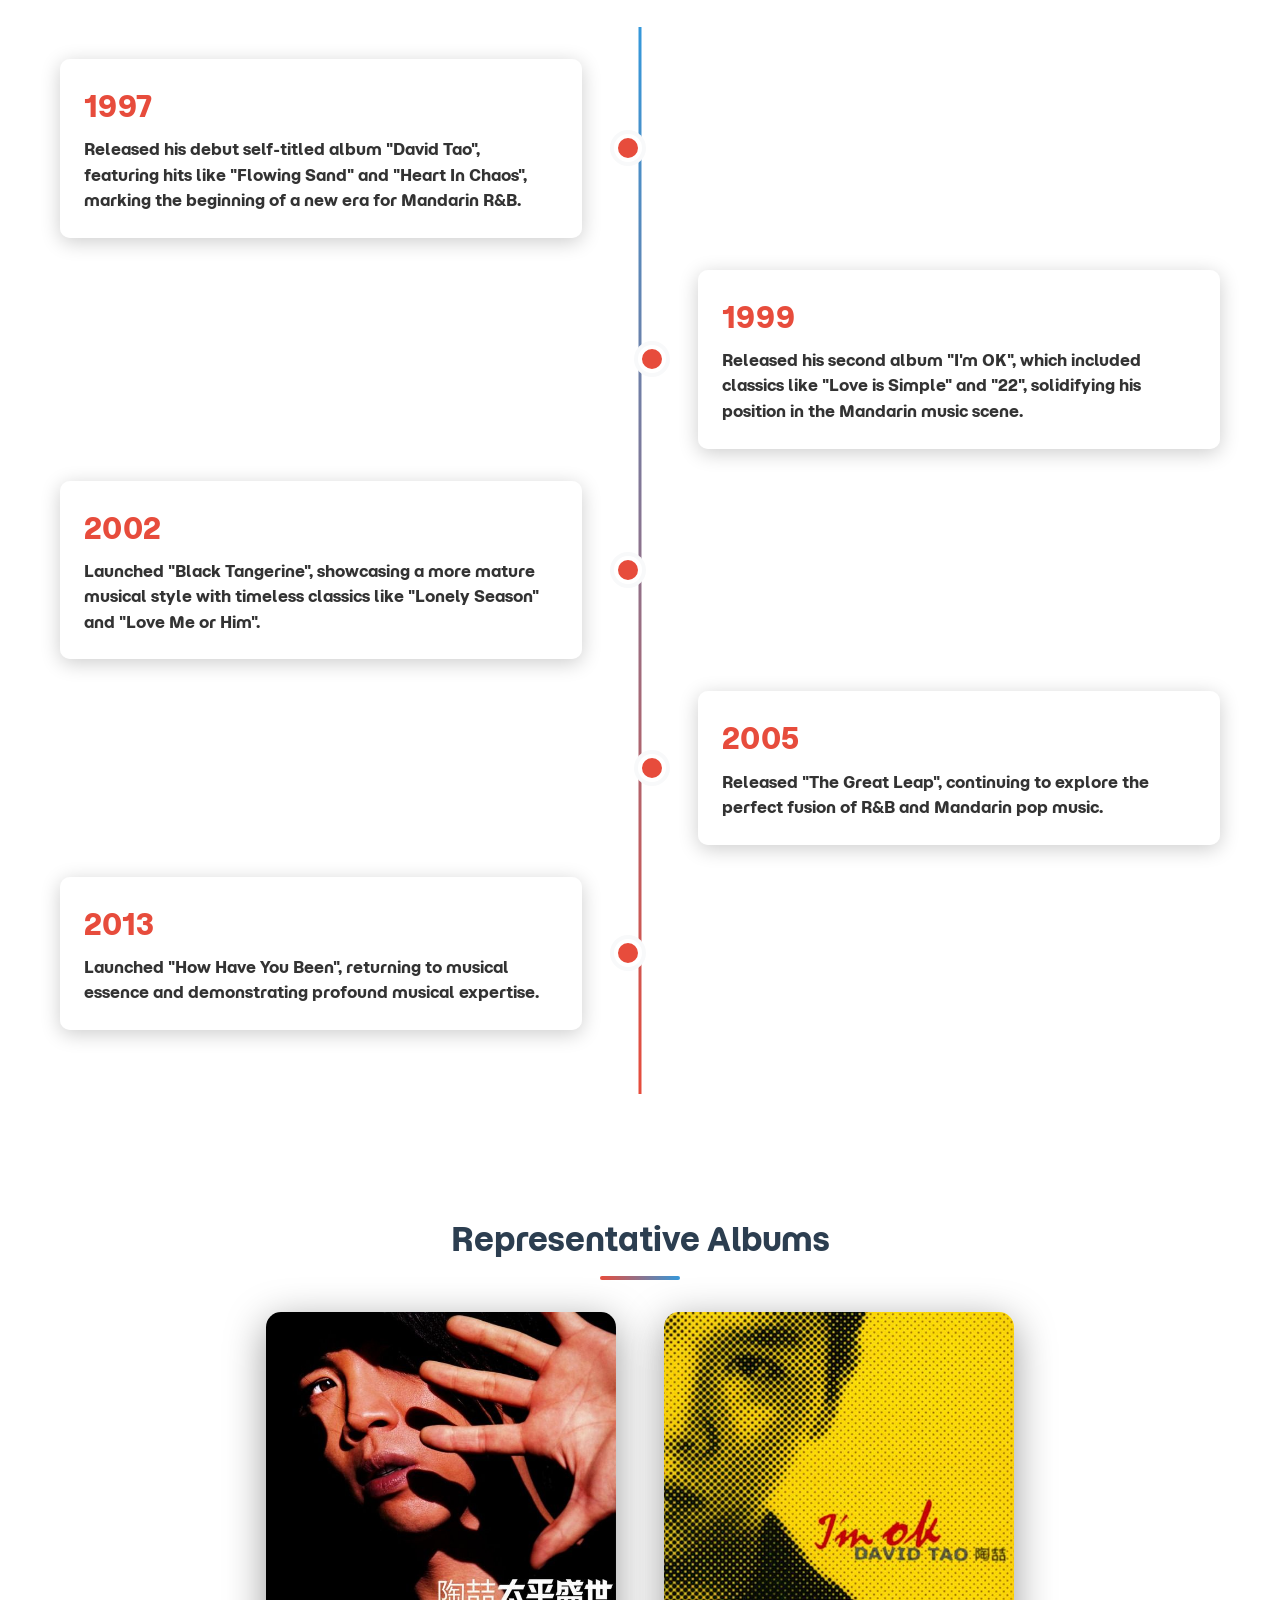
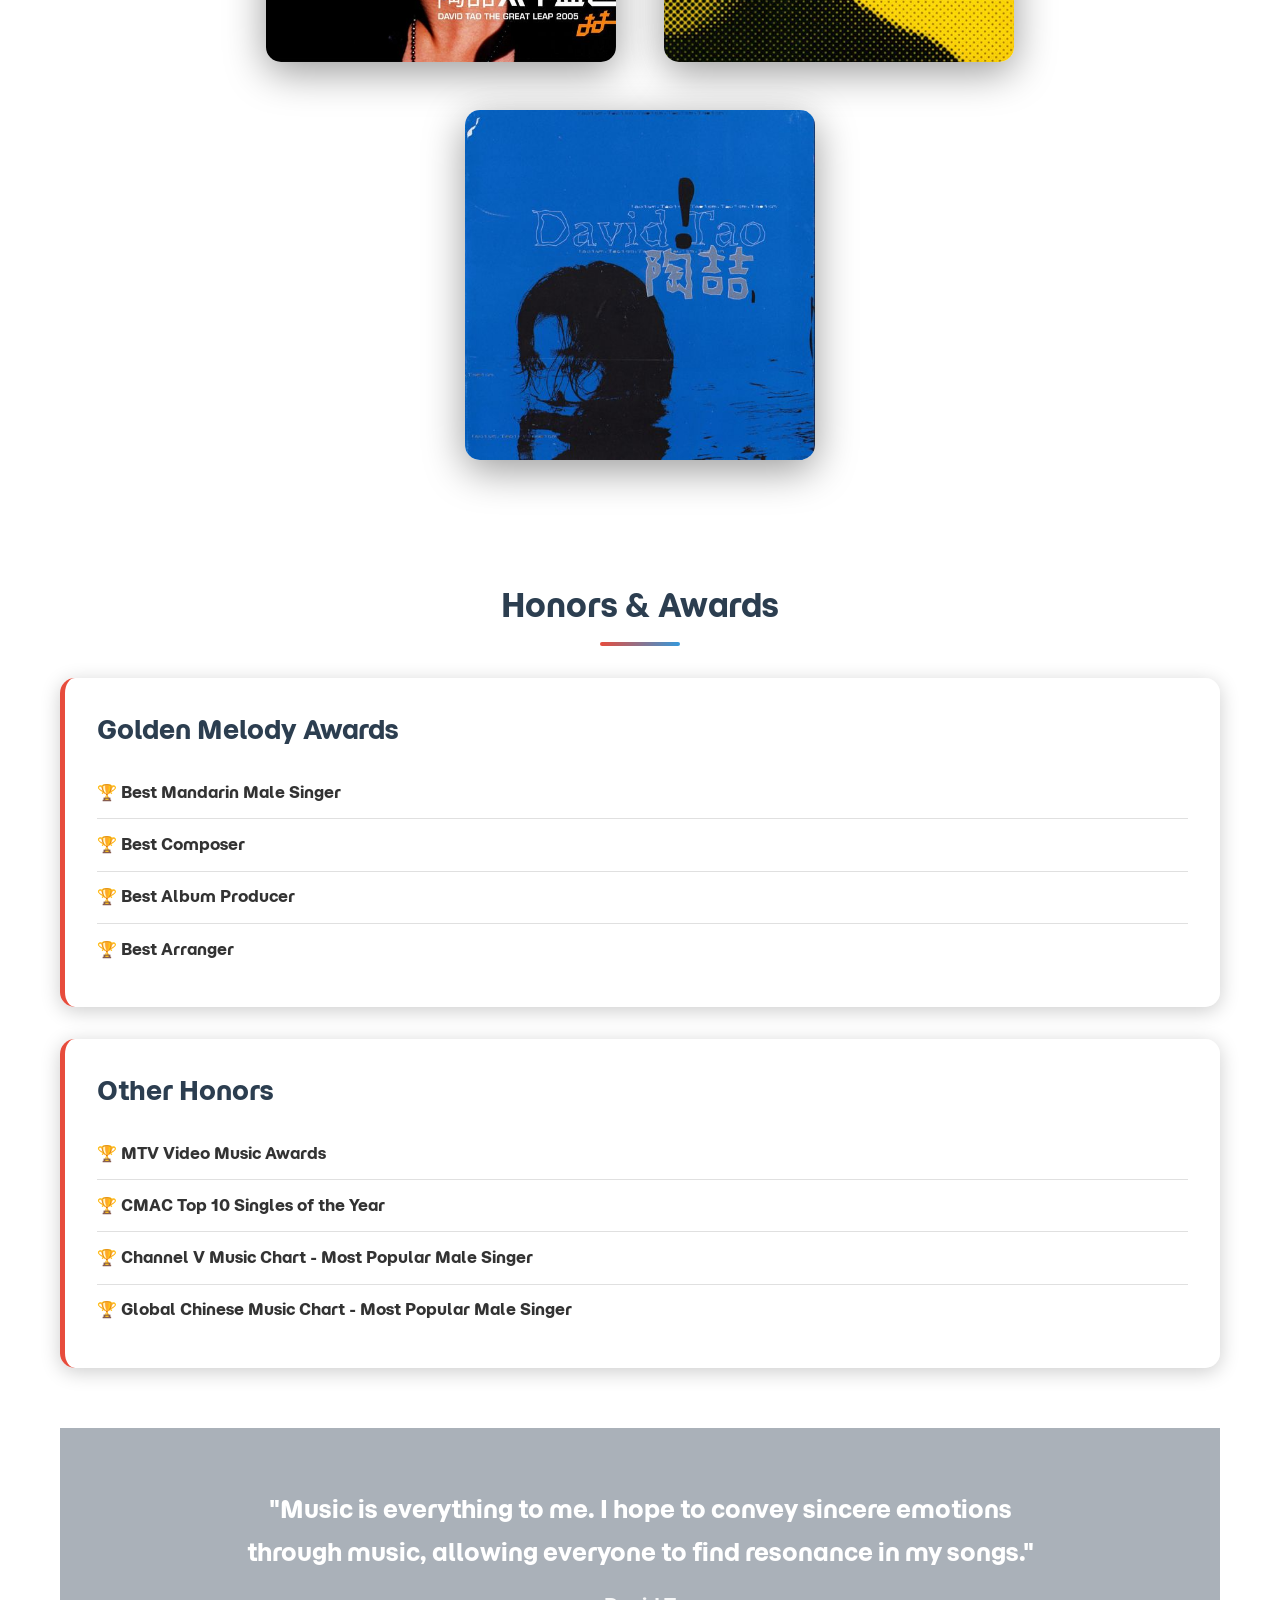
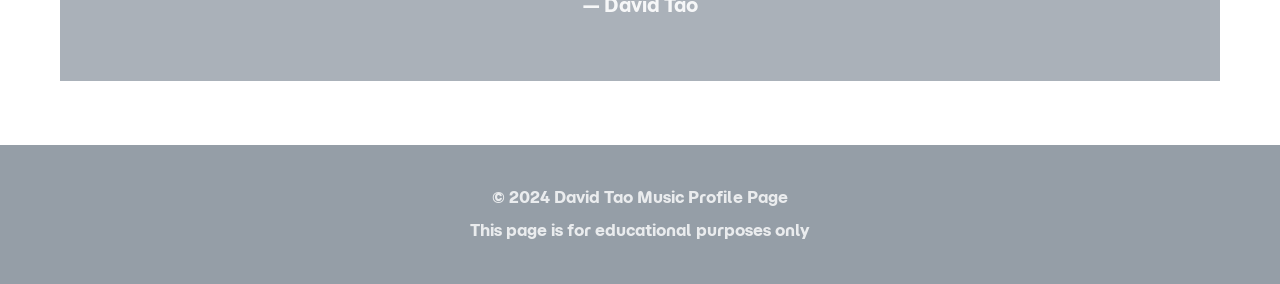
==== commit 3aaeb430: "Standardize album images to equal size and remove interactive overlays Changes: - Set all album imag" ====
--- a/index.html
+++ b/index.html
@@ -88,25 +88,16 @@
                 <a href="album1.html" class="album-link">
                     <div class="album-image-card">
                         <img src="tztpss.jpeg" alt="Album 1" class="album-image">
-                        <div class="album-overlay">
-                            <span class="album-view-text">View Album</span>
-                        </div>
                     </div>
                 </a>
                 <a href="album2.html" class="album-link">
                     <div class="album-image-card">
                         <img src="tzimok.jpeg" alt="Album 2" class="album-image">
-                        <div class="album-overlay">
-                            <span class="album-view-text">View Album</span>
-                        </div>
                     </div>
                 </a>
                 <a href="album3.html" class="album-link">
                     <div class="album-image-card">
                         <img src="tz!.jpeg" alt="Album 3" class="album-image">
-                        <div class="album-overlay">
-                            <span class="album-view-text">View Album</span>
-                        </div>
                     </div>
                 </a>
             </div>
--- a/styles.css
+++ b/styles.css
@@ -346,30 +346,36 @@
 
 /* 专辑网格 */
 .albums-grid {
-    display: grid;
-    grid-template-columns: repeat(3, 1fr);
-    gap: 2.5rem;
+    display: flex;
+    justify-content: center;
+    align-items: center;
+    gap: 3rem;
     margin-top: 2rem;
     padding: 0 2rem;
+    flex-wrap: wrap;
 }
 
 .album-link {
     text-decoration: none;
     display: block;
+    width: 350px;
+    height: 350px;
 }
 
 .album-image-card {
     position: relative;
-    border-radius: 20px;
+    width: 100%;
+    height: 100%;
+    border-radius: 15px;
     overflow: hidden;
-    box-shadow: 0 8px 30px rgba(0, 0, 0, 0.3);
-    transition: transform 0.4s cubic-bezier(0.4, 0, 0.2, 1), box-shadow 0.4s ease;
-    aspect-ratio: 1 / 1;
+    box-shadow: 0 10px 40px rgba(0, 0, 0, 0.4);
+    transition: transform 0.3s ease, box-shadow 0.3s ease;
+    cursor: pointer;
 }
 
 .album-image-card:hover {
-    transform: translateY(-15px) scale(1.02);
-    box-shadow: 0 15px 50px rgba(0, 0, 0, 0.5);
+    transform: translateY(-8px) scale(1.03);
+    box-shadow: 0 20px 60px rgba(0, 0, 0, 0.6);
 }
 
 .album-image {
@@ -377,54 +383,53 @@
     height: 100%;
     object-fit: cover;
     display: block;
-    transition: transform 0.4s ease;
+    transition: opacity 0.3s ease;
 }
 
 .album-image-card:hover .album-image {
-    transform: scale(1.1);
-}
-
-.album-overlay {
-    position: absolute;
-    top: 0;
-    left: 0;
-    right: 0;
-    bottom: 0;
-    background: linear-gradient(135deg, rgba(231, 76, 60, 0.85), rgba(52, 152, 219, 0.85));
-    display: flex;
-    align-items: center;
-    justify-content: center;
-    opacity: 0;
-    transition: opacity 0.4s ease;
-}
-
-.album-image-card:hover .album-overlay {
-    opacity: 1;
-}
-
-.album-view-text {
-    color: white;
-    font-size: 1.5rem;
-    font-weight: 700;
-    text-transform: uppercase;
-    letter-spacing: 2px;
-    text-shadow: 2px 2px 4px rgba(0, 0, 0, 0.5);
+    opacity: 0.9;
 }
 
 /* 响应式 - Albums */
+@media (max-width: 1200px) {
+    .albums-grid {
+        gap: 2rem;
+    }
+
+    .album-link {
+        width: 300px;
+        height: 300px;
+    }
+}
+
 @media (max-width: 968px) {
     .albums-grid {
-        grid-template-columns: repeat(2, 1fr);
         gap: 2rem;
         padding: 0 1rem;
     }
-}
-
-@media (max-width: 600px) {
+
+    .album-link {
+        width: 280px;
+        height: 280px;
+    }
+}
+
+@media (max-width: 768px) {
     .albums-grid {
-        grid-template-columns: 1fr;
-        gap: 1.5rem;
-        padding: 0 0.5rem;
+        flex-direction: column;
+        gap: 2rem;
+    }
+
+    .album-link {
+        width: 320px;
+        height: 320px;
+    }
+}
+
+@media (max-width: 480px) {
+    .album-link {
+        width: 280px;
+        height: 280px;
     }
 }
 
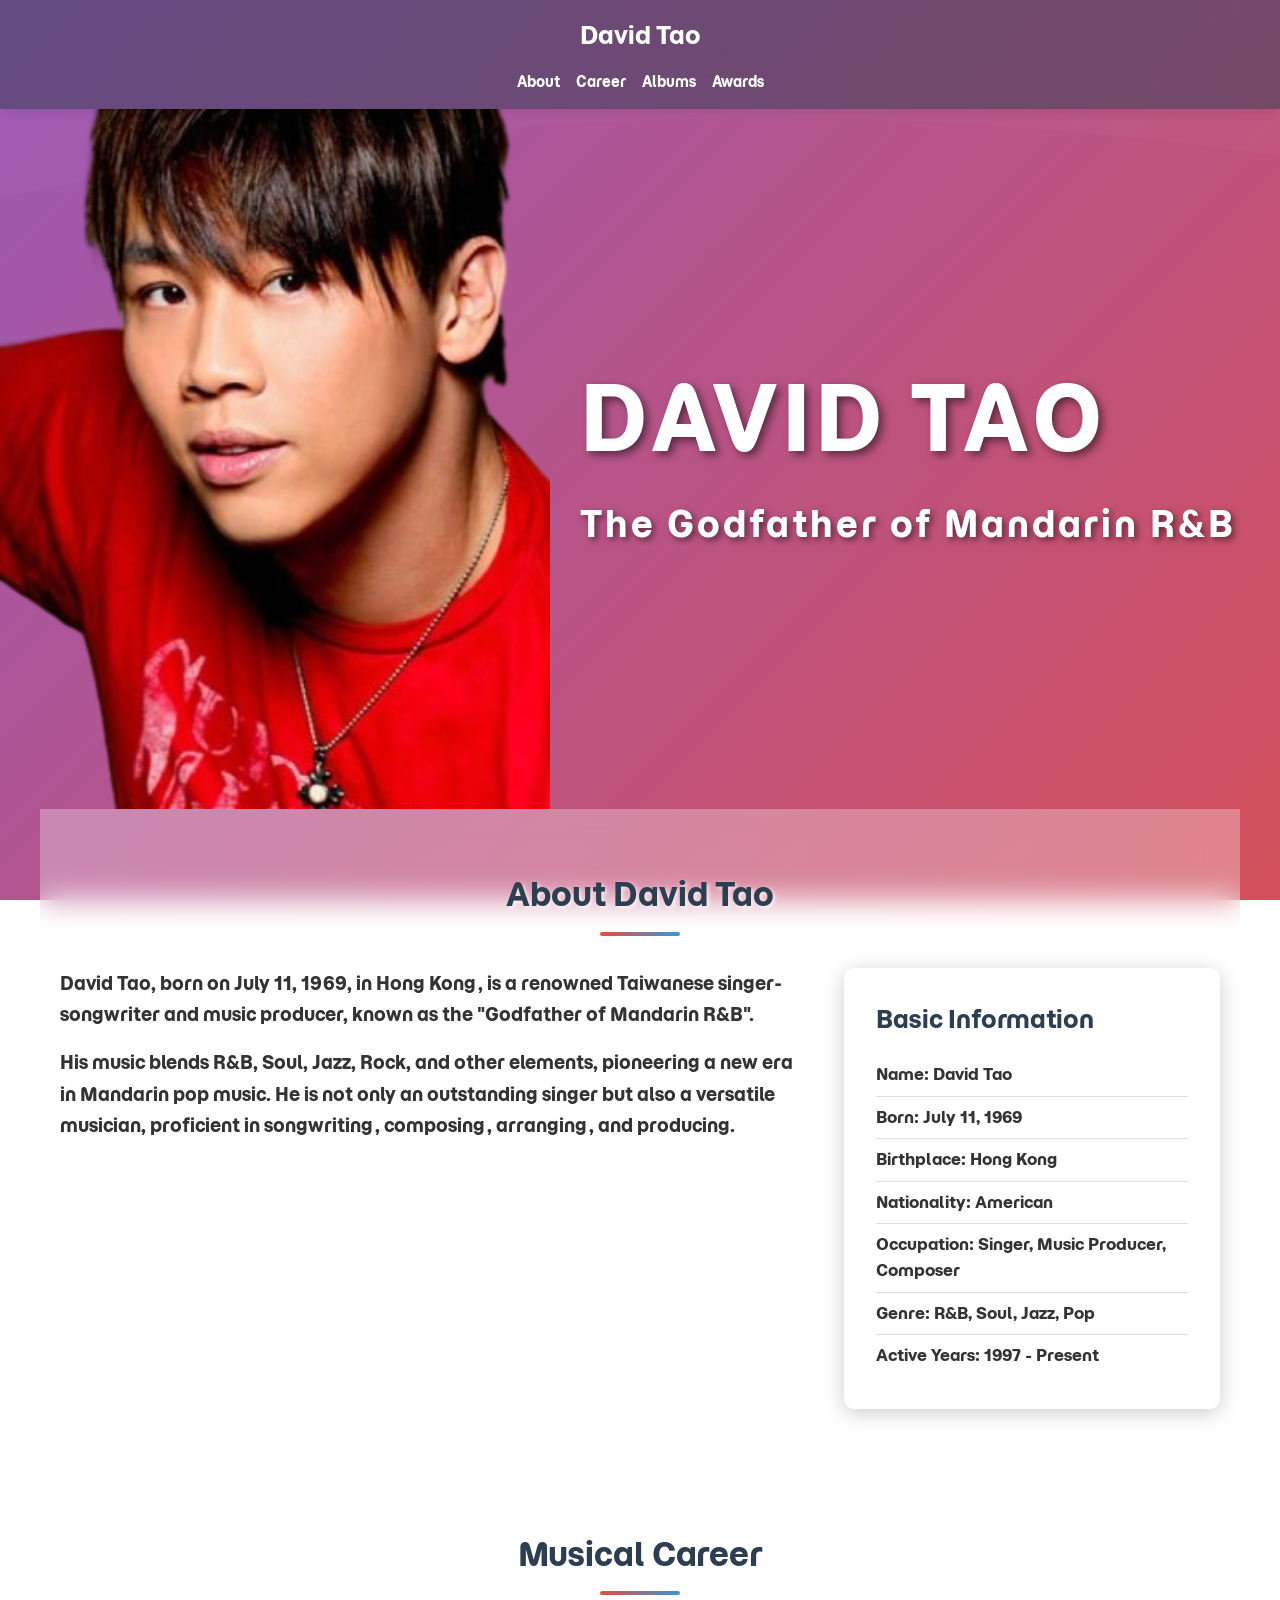
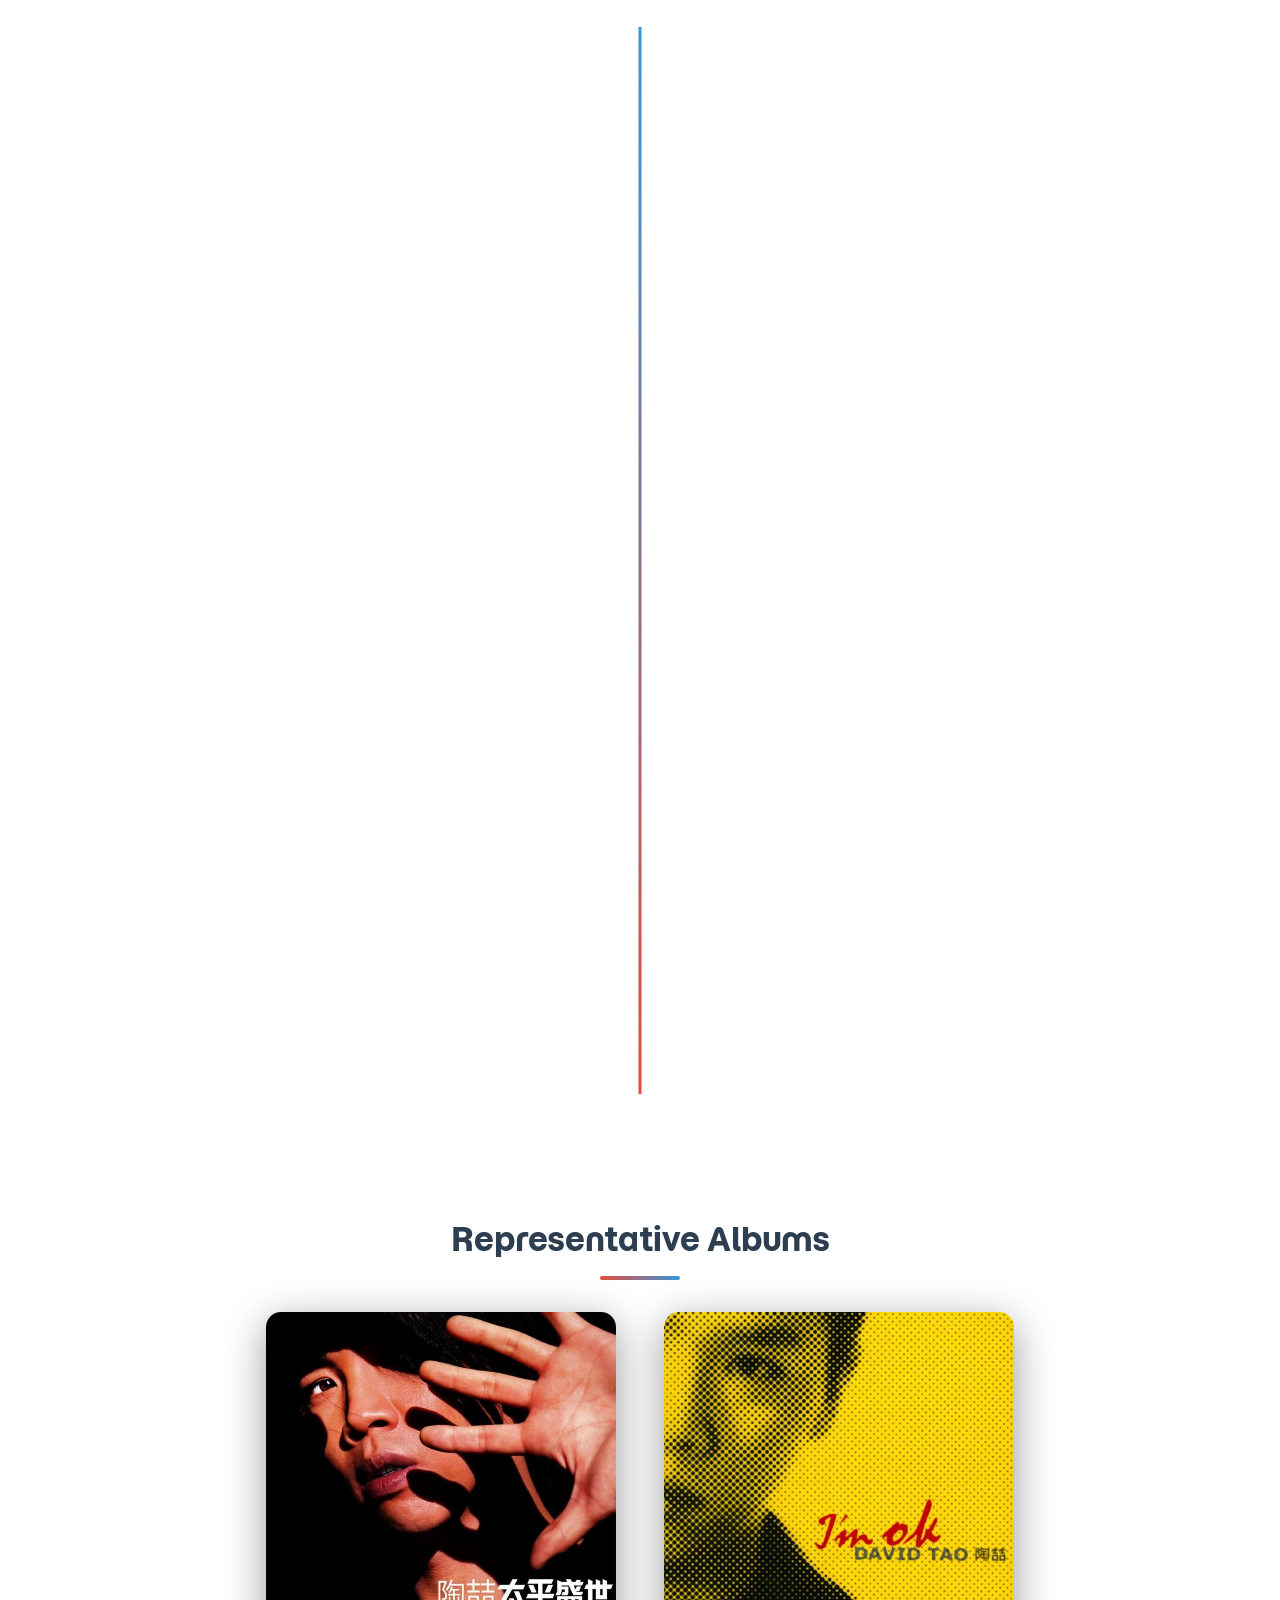
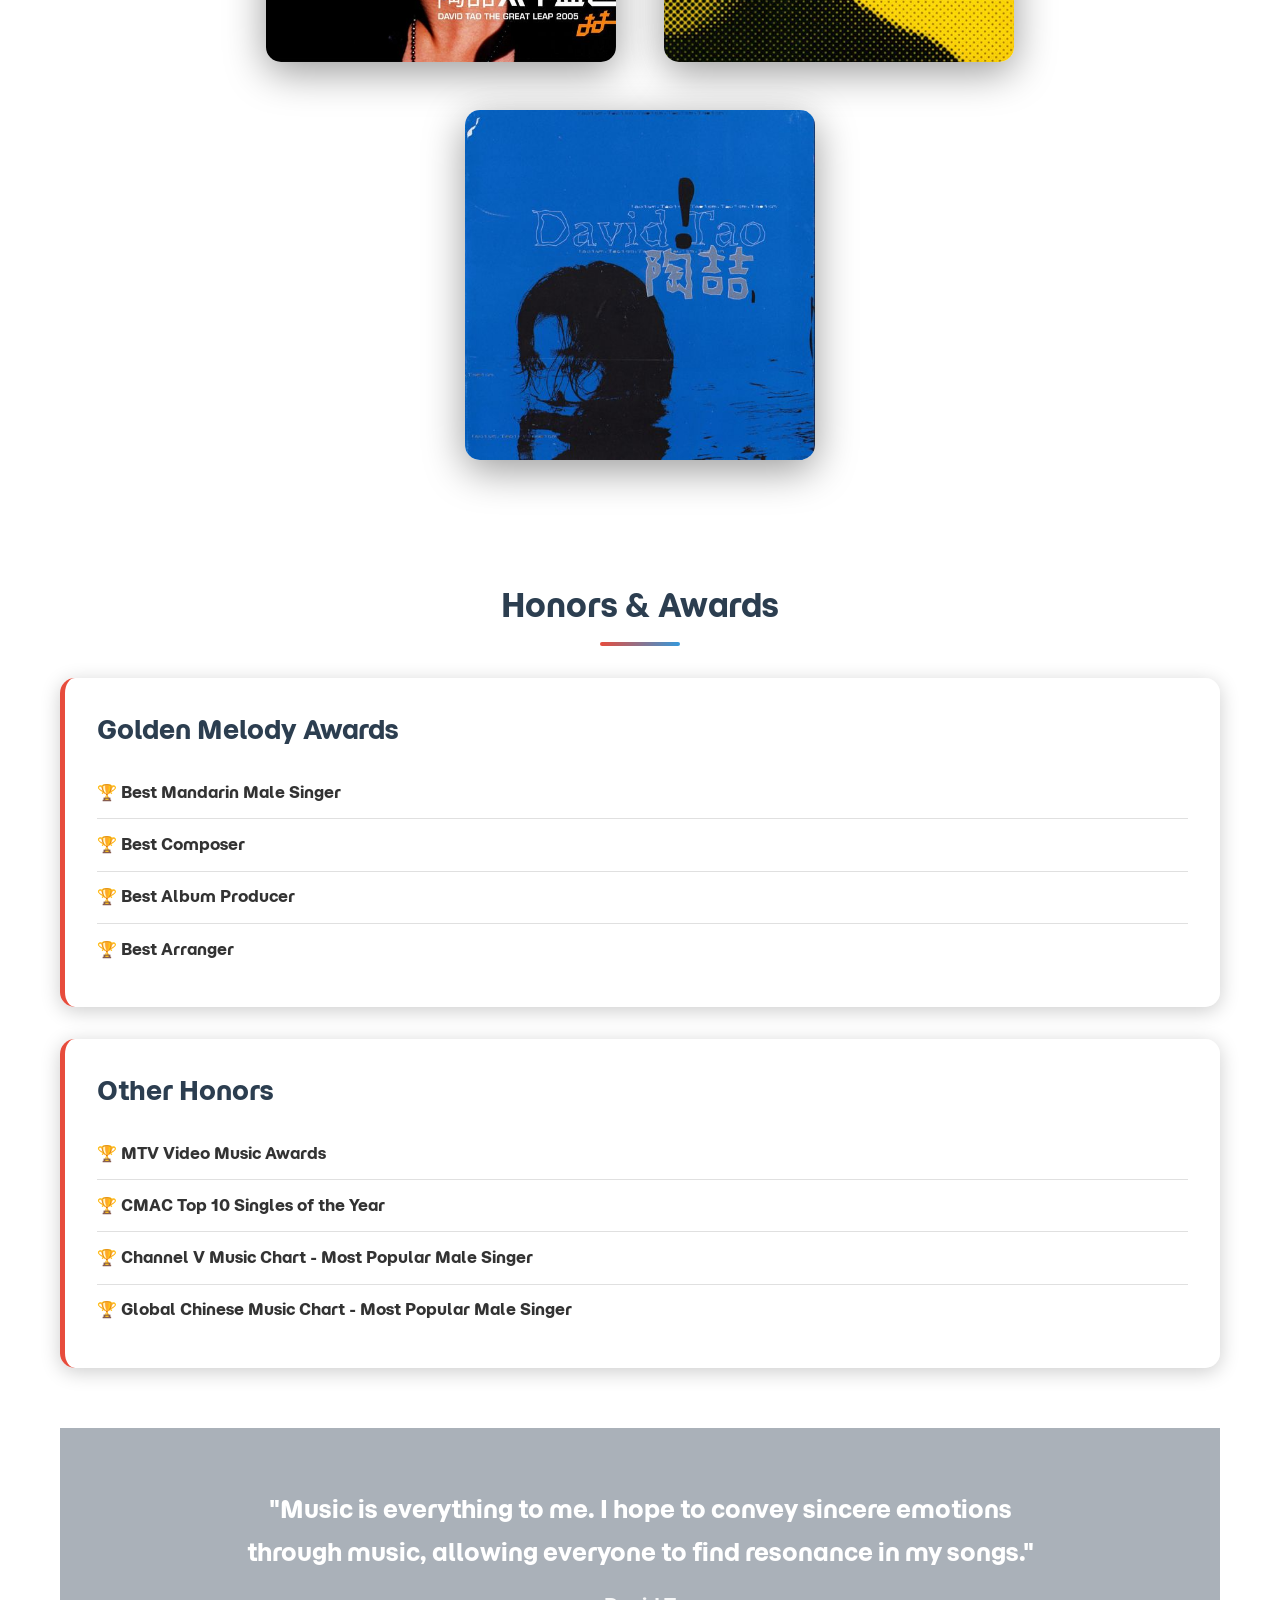
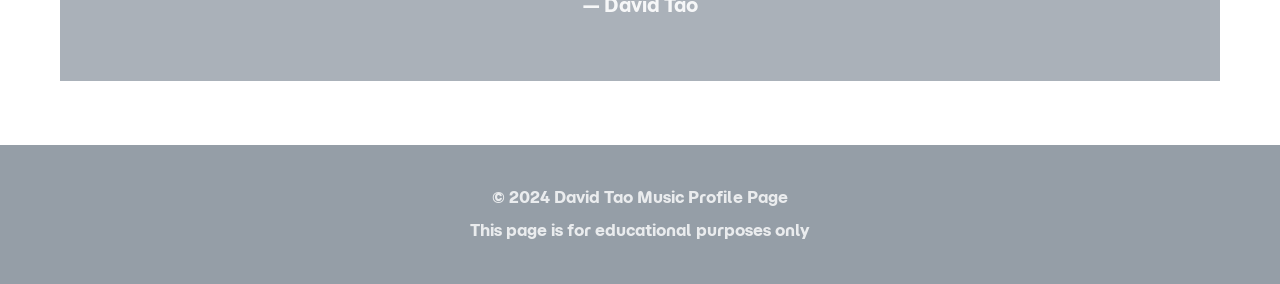
==== commit 3d006956: "Fix album image filename - remove special character - Renamed tz!.jpeg to tz3.jpeg to avoid URL enco" ====
--- a/index.html
+++ b/index.html
@@ -97,7 +97,7 @@
                 </a>
                 <a href="album3.html" class="album-link">
                     <div class="album-image-card">
-                        <img src="tz!.jpeg" alt="Album 3" class="album-image">
+                        <img src="tz3.jpeg" alt="Album 3" class="album-image">
                     </div>
                 </a>
             </div>
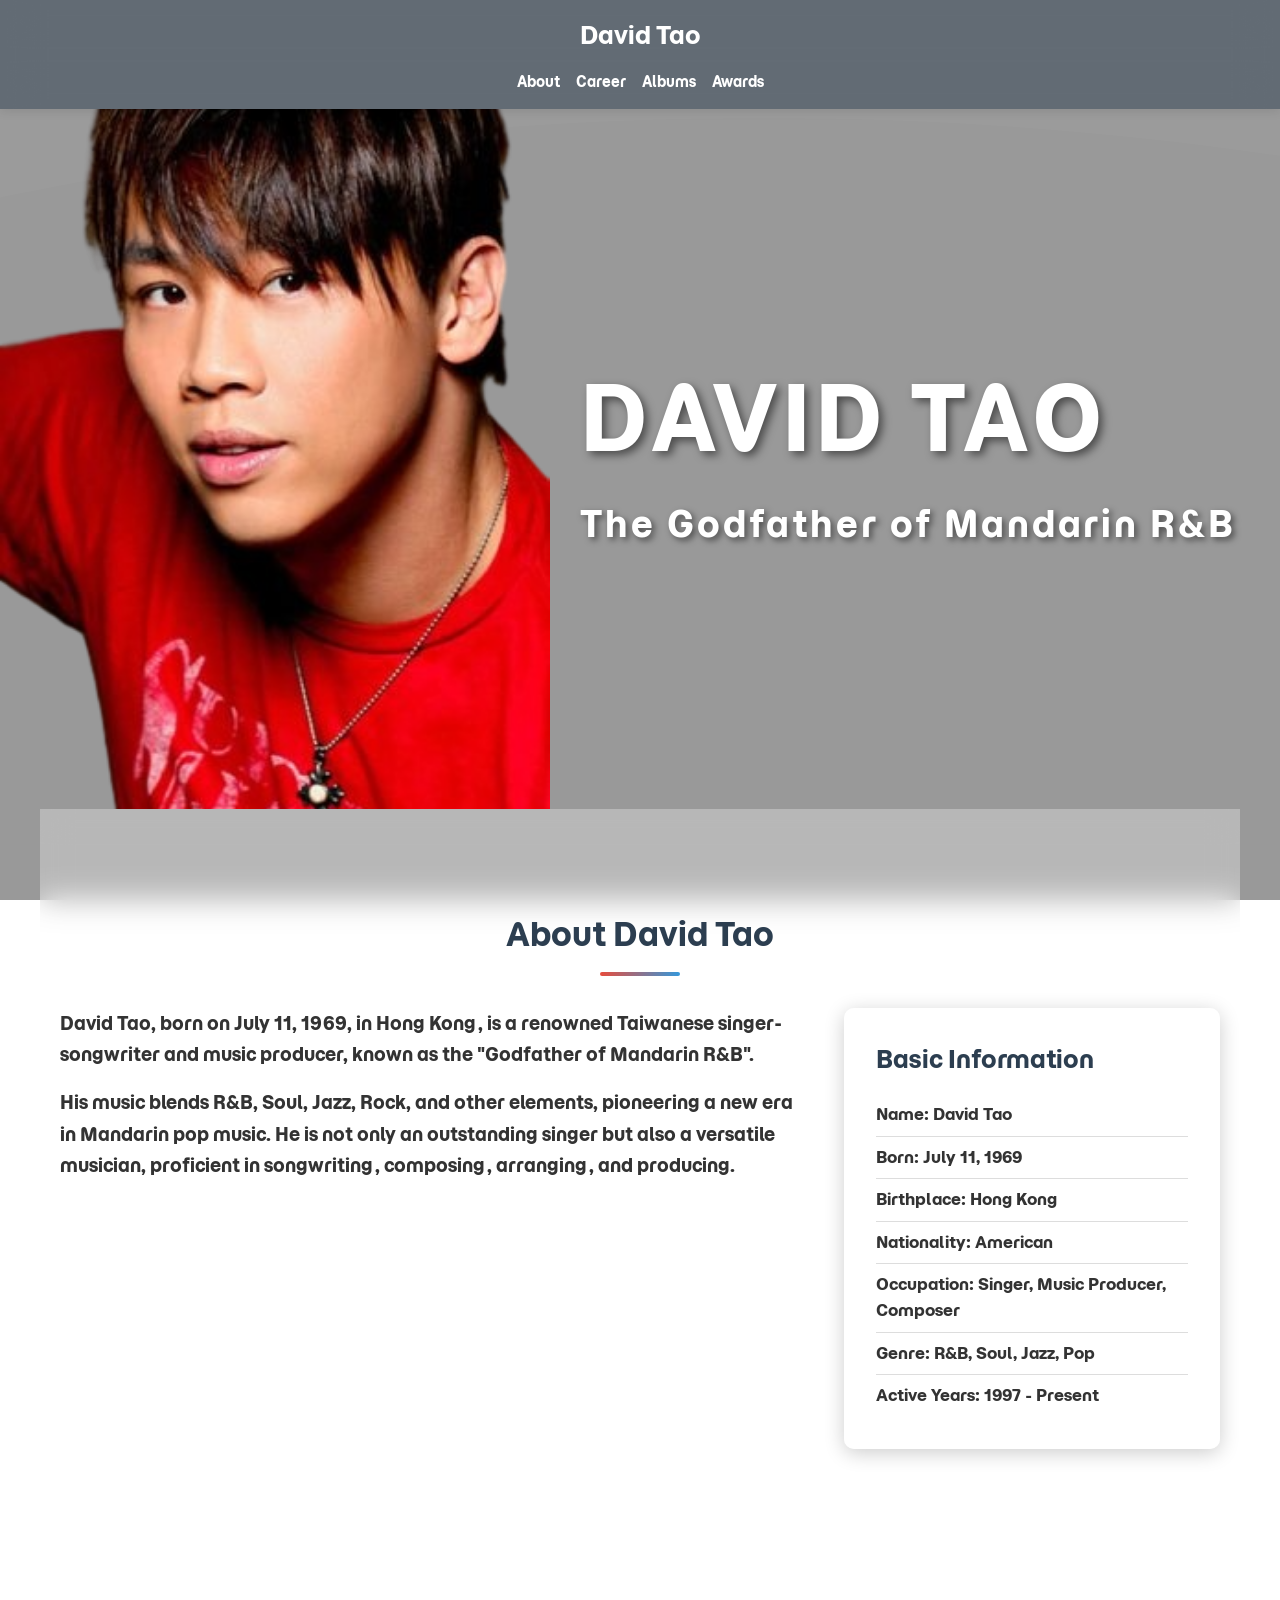
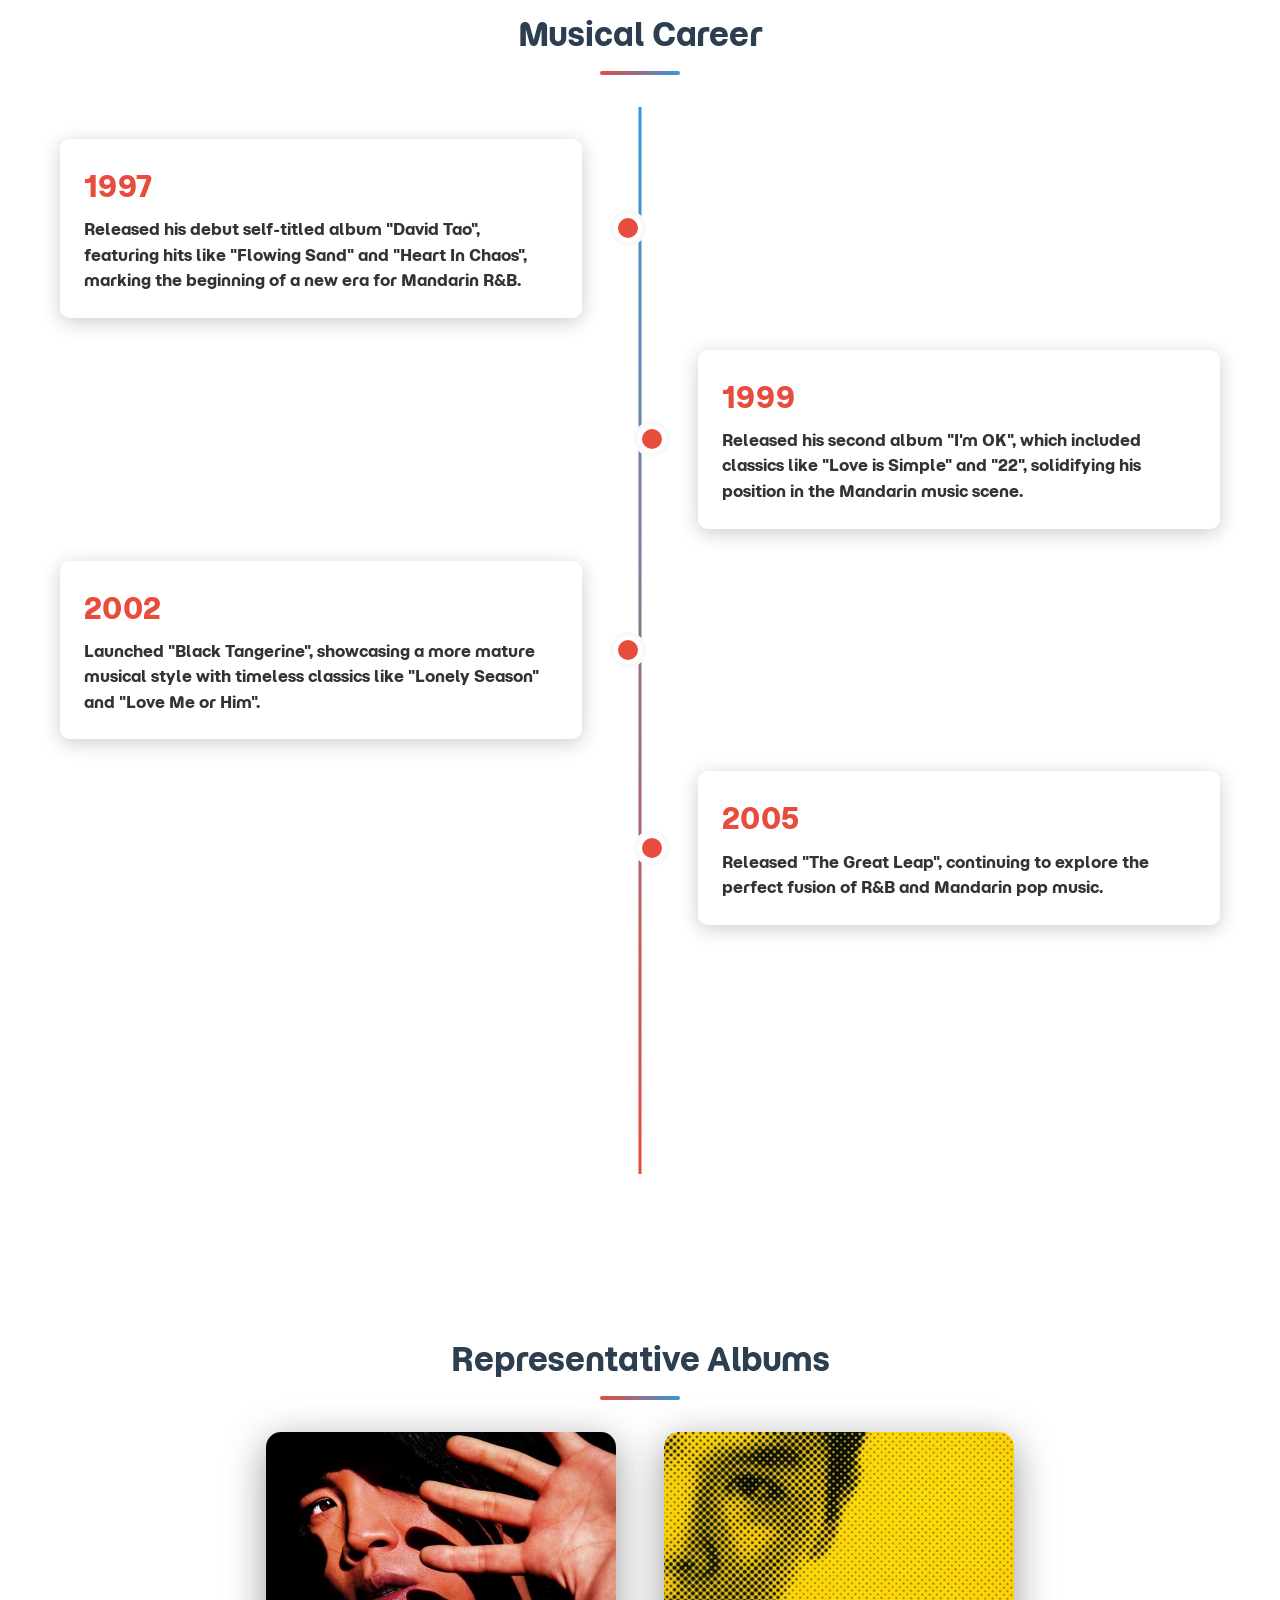
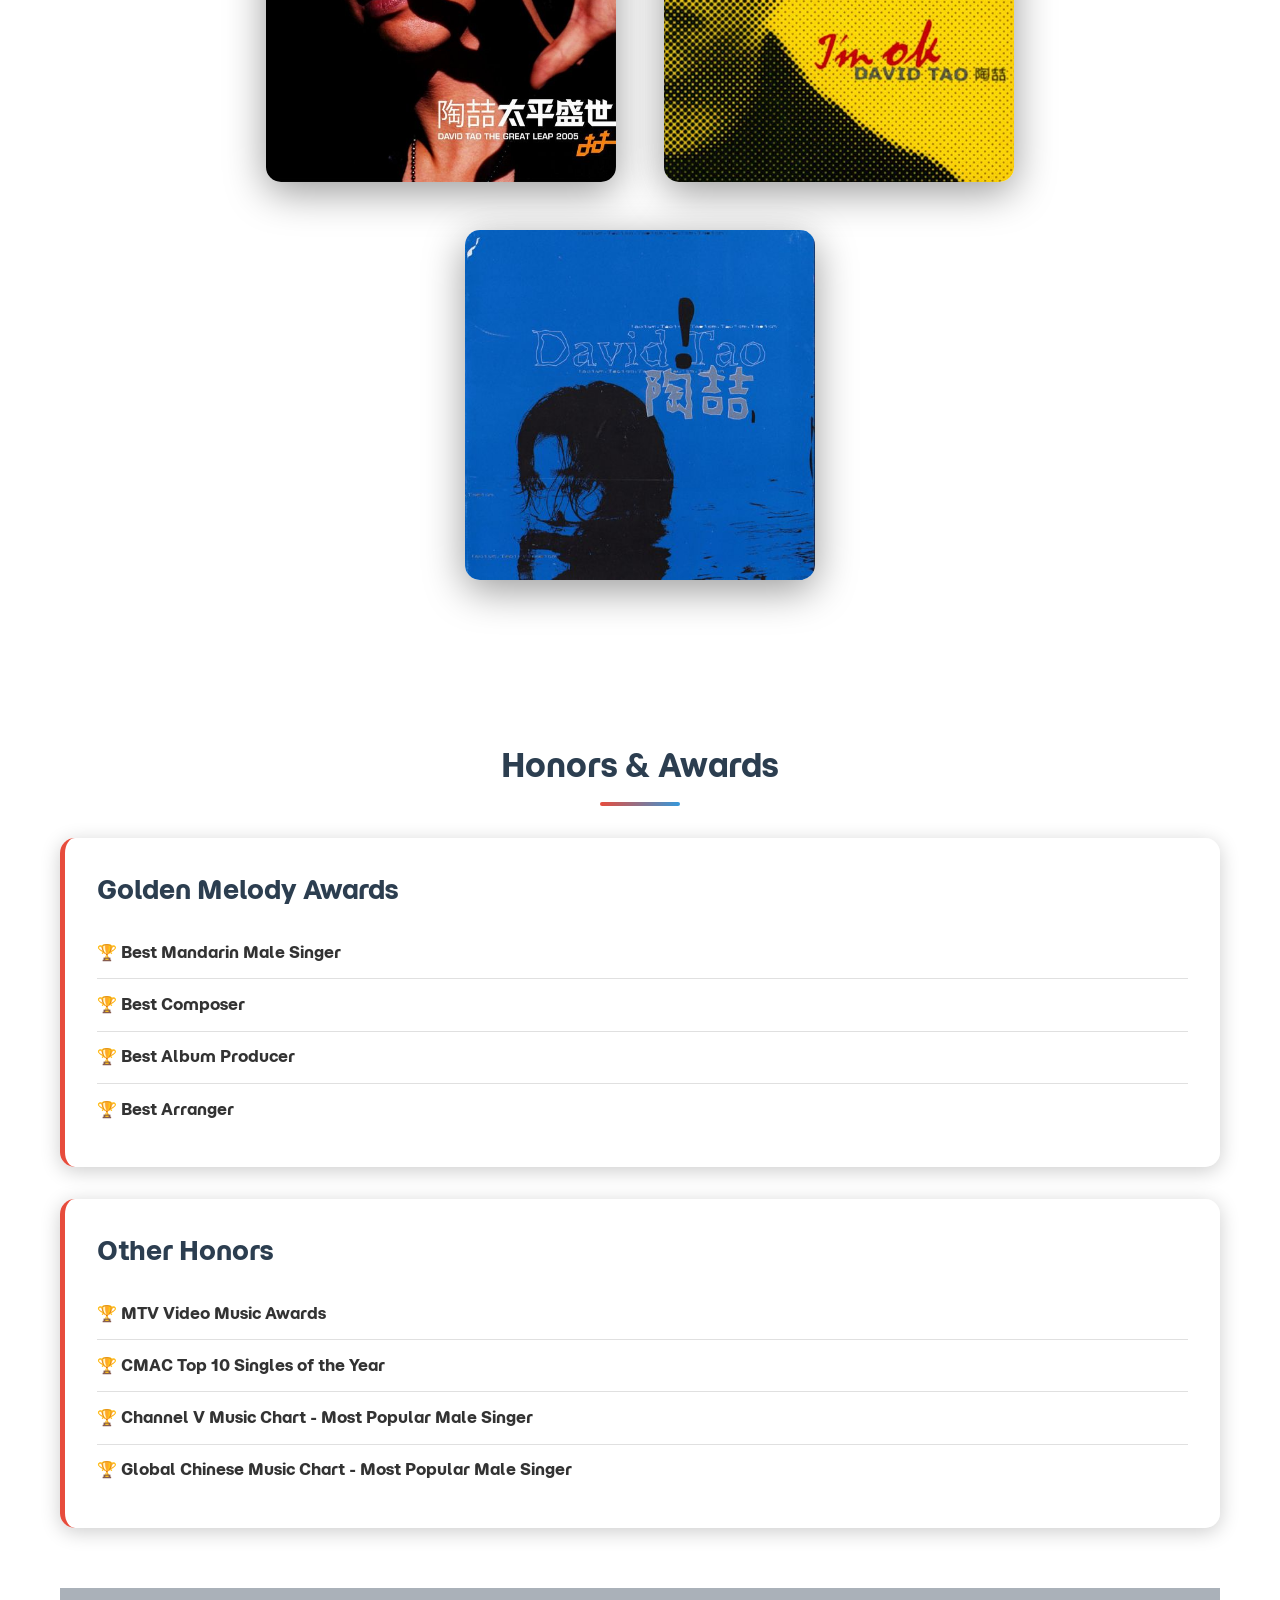
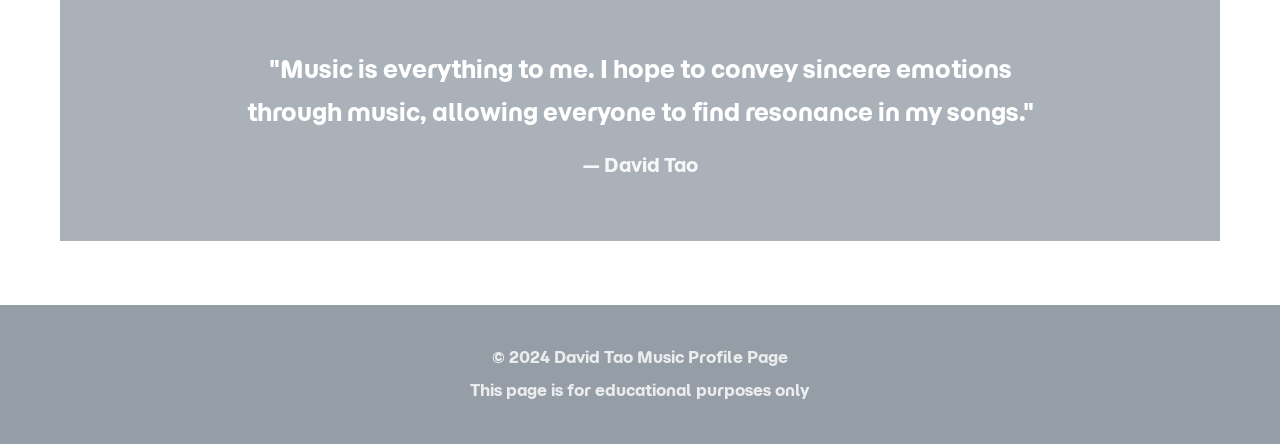
==== commit f703ca61: "Add background video to homepage with autoplay and loop" ====
--- a/index.html
+++ b/index.html
@@ -11,6 +11,11 @@
     <link rel="stylesheet" href="styles.css">
 </head>
 <body>
+    <!-- Background Video -->
+    <video autoplay muted loop playsinline id="bgVideo" class="bg-video">
+        <source src="tzjj.mp4" type="video/mp4">
+    </video>
+
     <header>
         <nav>
             <div class="container">
--- a/styles.css
+++ b/styles.css
@@ -37,23 +37,33 @@
     font-family: 'Momo Trust Display', 'Cormorant Garamond', 'Georgia', 'Palatino', 'Times New Roman', serif;
     line-height: 1.6;
     color: var(--text-color);
-    background: linear-gradient(-45deg, #2c3e50, #3498db, #e74c3c, #9b59b6);
-    background-size: 400% 400%;
-    background-attachment: fixed;
-    animation: gradientShift 15s ease infinite;
     min-height: 100vh;
-}
-
-@keyframes gradientShift {
-    0% {
-        background-position: 0% 50%;
-    }
-    50% {
-        background-position: 100% 50%;
-    }
-    100% {
-        background-position: 0% 50%;
-    }
+    position: relative;
+    overflow-x: hidden;
+}
+
+/* Background Video */
+.bg-video {
+    position: fixed;
+    top: 0;
+    left: 0;
+    width: 100%;
+    height: 100%;
+    object-fit: cover;
+    z-index: -2;
+}
+
+/* Video Overlay for better readability */
+body::after {
+    content: '';
+    position: fixed;
+    top: 0;
+    left: 0;
+    width: 100%;
+    height: 100%;
+    background: rgba(0, 0, 0, 0.4);
+    z-index: -1;
+    pointer-events: none;
 }
 
 .container {
@@ -106,7 +116,7 @@
 .hero {
     background: transparent;
     color: var(--white);
-    padding: 0;
+    padding: 80px 0 0;
     text-align: center;
     position: relative;
     overflow: hidden;
@@ -200,7 +210,8 @@
 
 /* 通用区块样式 */
 .section {
-    padding: 60px 0;
+    padding: 100px 0 60px;
+    scroll-margin-top: 80px;
 }
 
 .section h2 {
